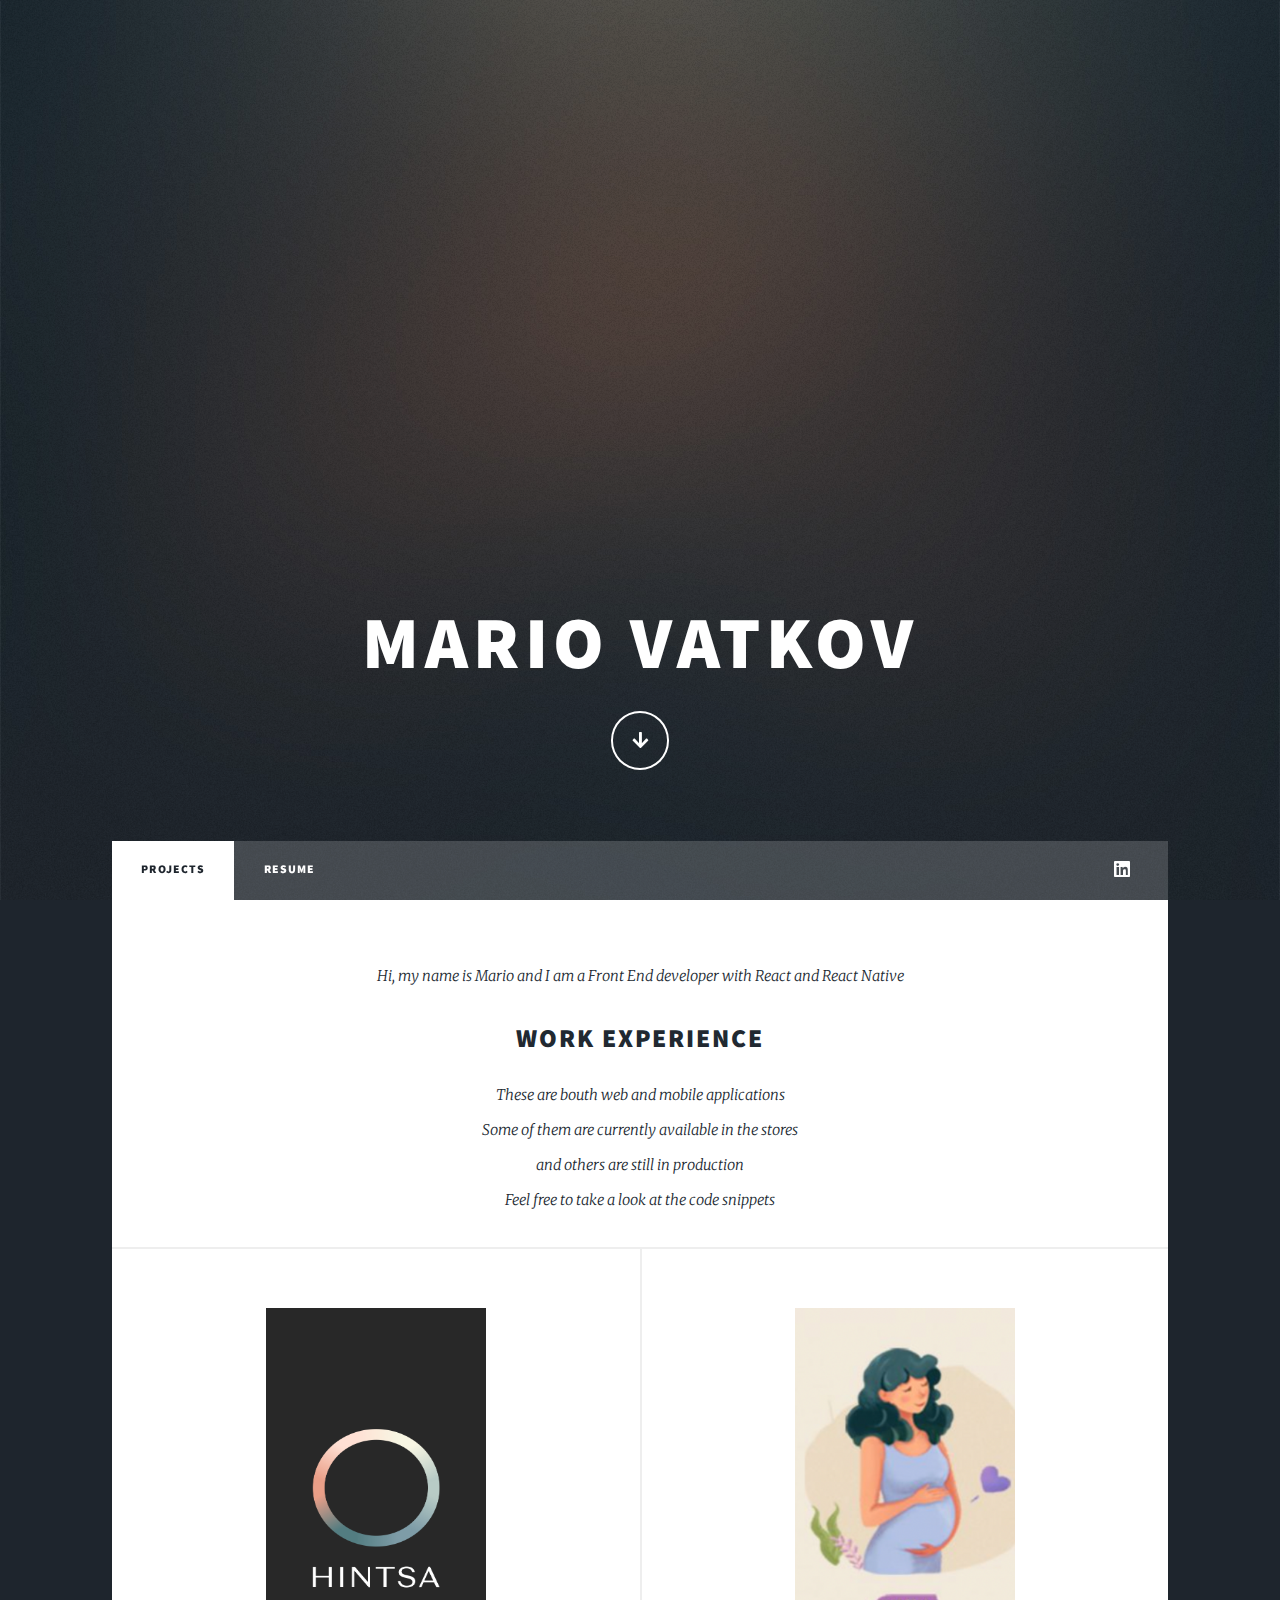
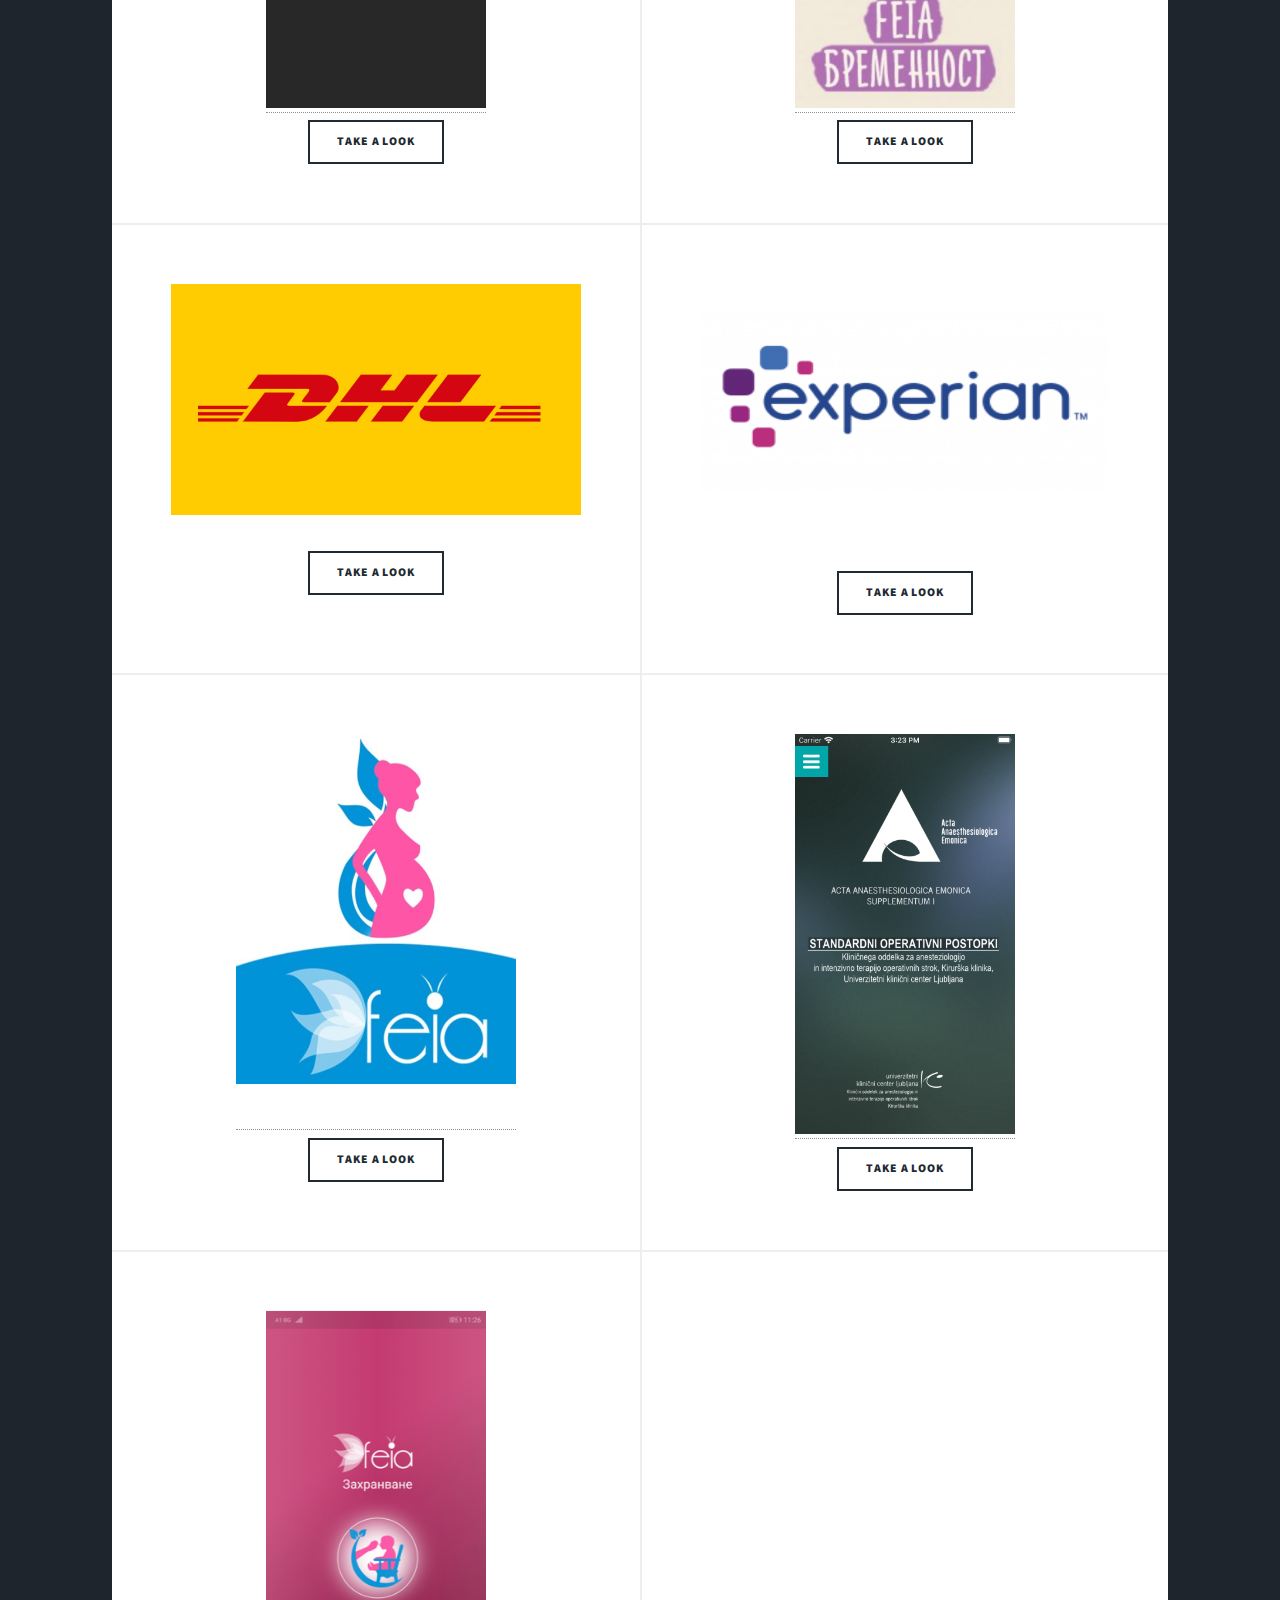
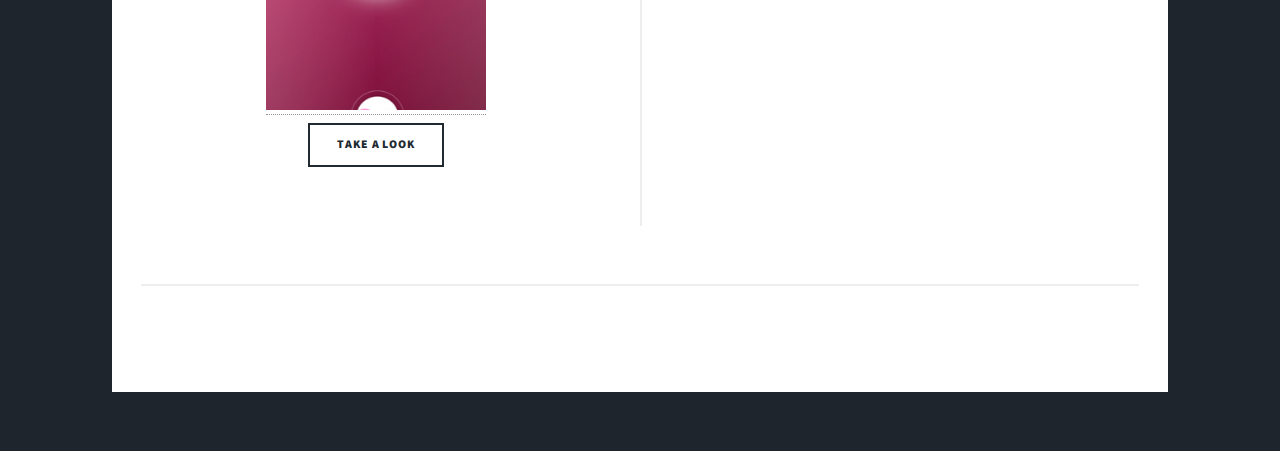
==== index.html @ df8632d8 "Add files via upload" ====
<!DOCTYPE html>
<!--
	Massively by HTML5 UP
	html5up.net | @ajlkn
	Free for personal and commercial use under the CCA 3.0 license (html5up.net/license)
-->
<html>
  <head>
    <title>Mario Vatkov's Portfolio</title>
    <meta charset="utf-8" />
    <meta
      name="viewport"
      content="width=device-width, initial-scale=1, user-scalable=no"
    />
    <link rel="stylesheet" href="assets/css/main.css" />
    <noscript
      ><link rel="stylesheet" href="assets/css/noscript.css"
    /></noscript>
  </head>
  <body class="is-preload">
    <!-- Wrapper -->
    <div id="wrapper" class="fade-in">
      <!-- Intro -->
      <div id="intro">
        <h1>Mario Vatkov<br /></h1>

        <ul class="actions">
          <li>
            <a
              href="#header"
              class="button icon solid solo fa-arrow-down scrolly"
              >Continue</a
            >
          </li>
        </ul>
      </div>

      <!-- Header -->
      <header id="header">
        <div class="logo">Portfolio</div>
      </header>

      <!-- Nav -->
      <nav id="nav">
        <ul class="links">
          <li class="active"><a href="index.html">Projects</a></li>
          <li class="inactive"><a href="Resume.html">Resume</a></li>
          <!-- <li><a href="generic.html">Generic Page</a></li> -->
          <!-- <li><a href="elements.html">Elements Reference</a></li> -->
        </ul>
        <ul class="icons">
          <li>
            <a
              href="https://www.linkedin.com/in/mariovt"
              class="icon brands fa-linkedin"
              target="_blank"
              ><span class="label">LinkedIn</span></a
            >
          </li>
        </ul>
      </nav>

      <!-- Main -->
      <div id="main">
        <header class="major">
            <p>
              Hi, my name is Mario and I am a Front End developer with React and
              React Native
            </p>
            <h2>
              <a>Work Experience</a>
            </h2>
            <p>
              These are bouth web and mobile applications<br />
              Some of them are currently available in the stores <br />
              and others are still in production<br />
              Feel free to take a look at the code snippets <br />
            </p>
          </header>

        <!-- Featured Post -->
        

        <!-- Posts -->
        <section class="posts">
          <article style="justify-content: center; align-items: center;">
            <a href="Hintsa.html" 
              ><img src="images/hintsa-splash.png" alt="" width="220" height="400"
            /></a>
            
            <ul class="actions special">
              <li><a href="Hintsa.html" class="button">Take a look</a></li>
            </ul>
          </article>

          <article>
            <a href="FeiaPregnancyTwo.html" 
              ><img  src="images/feia-logo-two.png" alt="" width="220" height="400"
            /></a>
            
            <ul class="actions special">
              <li>
                <a href="FeiaPregnancyTwo.html" class="button">Take a look</a>
              </li>
            </ul>
          </article>
            
          <article>
            <a href="DHL.html" class="image fit"
              ><img src="images/DHL-logo.png" alt=""
            /></a>
            
            <ul class="actions special">
              <li><a href="DHL.html" class="button">Take a look</a></li>
            </ul>
          </article>
          <article style="justify-content: center; align-items: center;">
            <a href="experian.html" class="image fit"
              ><img style="margin-bottom: 5%;" src="images/experian.png" alt="" width="280" height="230"
            /></a>
            
            <ul class="actions special">
              <li><a href="experian.html" class="button">Take a look</a></li>
            </ul>
          </article>
          <article style="justify-content: center; align-items: center;">
            <a href="FeiaPregnancy.html"
              ><img style="margin-bottom: 10%;" src="images/feia-logo.png" alt="" width="280" height="350"
            /></a>
            
            <ul class="actions special">
              <li>
                <a href="FeiaPregnancy.html" class="button">Take a look</a>
              </li>
            </ul>
          </article>
          <article style="justify-content: center; align-items: center;">
            <a href="anesthesia.html" 
              ><img src="images/anesthesia-start-screen.png" alt="" width="220" height="400"
            /></a>
            
            <ul class="actions special">
              <li><a href="anesthesia.html" class="button">Take a look</a></li>
            </ul>
          </article>
          <article>
            <a href="weaning.html" 
              ><img src="images/feia-weaning.png" alt="" width="220" height="400"
            /></a>
            
            <ul class="actions special">
              <li><a href="weaning.html" class="button">Take a look</a></li>
            </ul>
          </article>

          <!-- Ghost article (to make them 8 in total and prevent breaking the styles) -->
          <article></article>
          
        </section>

      <!-- Copyright -->
      <div id="copyright">
        <ul>
          <li>&copy; Mario Vatkov</li>
          <li>Design: <a href="https://html5up.net">HTML5 UP template</a></li>
        </ul>
      </div>
    </div>

    <!-- Scripts -->
    <script src="assets/js/jquery.min.js"></script>
    <script src="assets/js/jquery.scrollex.min.js"></script>
    <script src="assets/js/jquery.scrolly.min.js"></script>
    <script src="assets/js/browser.min.js"></script>
    <script src="assets/js/breakpoints.min.js"></script>
    <script src="assets/js/util.js"></script>
    <script src="assets/js/main.js"></script>
  </body>
</html>
---- assets/css/main.css ----
@import url(fontawesome-all.min.css);
@import url("https://fonts.googleapis.com/css?family=Merriweather:300,700,300italic,700italic|Source+Sans+Pro:900");

/*
	Massively by HTML5 UP
	html5up.net | @ajlkn
	Free for personal and commercial use under the CCA 3.0 license (html5up.net/license)
*/

html, body, div, span, applet, object,
iframe, h1, h2, h3, h4, h5, h6, p, blockquote,
pre, a, abbr, acronym, address, big, cite,
code, del, dfn, em, img, ins, kbd, q, s, samp,
small, strike, strong, sub, sup, tt, var, b,
u, i, center, dl, dt, dd, ol, ul, li, fieldset,
form, label, legend, table, caption, tbody,
tfoot, thead, tr, th, td, article, aside,
canvas, details, embed, figure, figcaption,
footer, header, hgroup, menu, nav, output, ruby,
section, summary, time, mark, audio, video {
	margin: 0;
	padding: 0;
	border: 0;
	font-size: 100%;
	font: inherit;
	vertical-align: baseline;}

article, aside, details, figcaption, figure,
footer, header, hgroup, menu, nav, section {
	display: block;}

body {
	line-height: 1;
}

ol, ul {
	list-style: none;
}

blockquote, q {
	quotes: none;
}

	blockquote:before, blockquote:after, q:before, q:after {
		content: '';
		content: none;
	}

table {
	border-collapse: collapse;
	border-spacing: 0;
}

body {
	-webkit-text-size-adjust: none;
}

mark {
	background-color: transparent;
	color: inherit;
}

input::-moz-focus-inner {
	border: 0;
	padding: 0;
}

input, select, textarea {
	-moz-appearance: none;
	-webkit-appearance: none;
	-ms-appearance: none;
	appearance: none;
}

/* Basic */

	@-ms-viewport {
		width: device-width;
	}

	body {
		-ms-overflow-style: scrollbar;
	}

	@media screen and (max-width: 480px) {

		html, body {
			min-width: 320px;
		}

	}

	html {
		box-sizing: border-box;
	}

	*, *:before, *:after {
		box-sizing: inherit;
	}

	body {
		background-color: #1e252d;
	}

		body.is-preload *, body.is-preload *:before, body.is-preload *:after {
			-moz-animation: none !important;
			-webkit-animation: none !important;
			-ms-animation: none !important;
			animation: none !important;
			-moz-transition: none !important;
			-webkit-transition: none !important;
			-ms-transition: none !important;
			transition: none !important;
		}

/* Type */

	html {
		font-size: 16pt;
	}

		@media screen and (max-width: 1680px) {

			html {
				font-size: 12pt;
			}

		}

		@media screen and (max-width: 1280px) {

			html {
				font-size: 11pt;
			}

		}

		@media screen and (max-width: 360px) {

			html {
				font-size: 10pt;
			}

		}

	body {
		color: #212931;
	}

	body, input, select, textarea {
		font-family: "Merriweather", Georgia, serif;
		font-weight: 300;
		font-size: 1rem;
		line-height: 2.375;
	}

	a {
		-moz-transition: color 0.2s ease-in-out, background-color 0.2s ease-in-out, border-color 0.2s ease-in-out, box-shadow 0.2s ease-in-out;
		-webkit-transition: color 0.2s ease-in-out, background-color 0.2s ease-in-out, border-color 0.2s ease-in-out, box-shadow 0.2s ease-in-out;
		-ms-transition: color 0.2s ease-in-out, background-color 0.2s ease-in-out, border-color 0.2s ease-in-out, box-shadow 0.2s ease-in-out;
		transition: color 0.2s ease-in-out, background-color 0.2s ease-in-out, border-color 0.2s ease-in-out, box-shadow 0.2s ease-in-out;
		border-bottom: dotted 1px;
		text-decoration: none;
	}

		a:hover {
			border-bottom-color: transparent;
		}

	strong, b {
		font-weight: 600;
	}

	em, i {
		font-style: italic;
	}

	p {
		text-align: justify;
		margin: 0 0 2rem 0;
	}

	h1, h2, h3, h4, h5, h6 {
		font-family: "Source Sans Pro", Helvetica, sans-serif;
		font-weight: 900;
		line-height: 1.5;
		letter-spacing: 0.075em;
		text-transform: uppercase;
		margin: 0 0 1rem 0;
	}

		h1 a, h2 a, h3 a, h4 a, h5 a, h6 a {
			border-bottom: 0;
			color: inherit;
			text-decoration: none;
		}

	h1 {
		font-size: 4rem;
		line-height: 1.1;
		margin: 0 0 2rem 0;
	}

	h2 {
		font-size: 1.75rem;
		line-height: 1.3;
		margin: 0 0 1.5rem 0;
	}

	h3 {
		font-size: 1.25rem;
		margin: 0 0 1.5rem 0;
	}

	h4 {
		font-size: 1rem;
	}

	h5 {
		font-size: 0.9rem;
	}

	h6 {
		font-size: 0.8rem;
	}

	sub {
		font-size: 0.8rem;
		position: relative;
		top: 0.5rem;
	}

	sup {
		font-size: 0.8rem;
		position: relative;
		top: -0.5rem;
	}

	blockquote {
		border-left: solid 4px;
		font-style: italic;
		margin: 0 0 2rem 0;
		padding: 0.5rem 0 0.5rem 2rem;
	}

	code {
		border: solid 2px;
		font-family: "Courier New", monospace;
		font-size: 0.9rem;
		margin: 0 0.25rem;
		padding: 0.25rem 0.65rem;
	}

	pre {
		-webkit-overflow-scrolling: touch;
		font-family: "Courier New", monospace;
		font-size: 0.9rem;
		margin: 0 0 2rem 0;
	}

		pre code {
			display: block;
			line-height: 1.75;
			padding: 1rem 1.5rem;
			overflow-x: auto;
		}

	hr {
		border: 0;
		border-bottom: solid 2px;
		margin: 3rem 0;
	}

		hr.major {
			margin: 5rem 0;
		}

	.align-left {
		text-align: left;
	}

	.align-center {
		text-align: center;
	}

	.align-right {
		text-align: right;
	}

	input, select, textarea {
		color: #212931;
	}

	a {
		color: #212931;
		border-bottom-color: rgba(33, 41, 49, 0.5);
	}

		a:hover {
			border-bottom-color: transparent;
			color: #18bfef !important;
		}

	strong, b {
		color: #212931;
	}

	h1, h2, h3, h4, h5, h6 {
		color: #212931;
	}

	blockquote {
		border-left-color: #eeeeee;
	}

	code {
		background: rgba(220, 220, 220, 0.25);
		border-color: #eeeeee;
	}

	hr {
		border-bottom-color: #eeeeee;
	}

/* Row */

	.row {
		display: flex;
		flex-wrap: wrap;
		box-sizing: border-box;
		align-items: stretch;
	}

		.row > * {
			box-sizing: border-box;
		}

		.row.gtr-uniform > * > :last-child {
			margin-bottom: 0;
		}

		.row.aln-left {
			justify-content: flex-start;
		}

		.row.aln-center {
			justify-content: center;
		}

		.row.aln-right {
			justify-content: flex-end;
		}

		.row.aln-top {
			align-items: flex-start;
		}

		.row.aln-middle {
			align-items: center;
		}

		.row.aln-bottom {
			align-items: flex-end;
		}

		.row > .imp {
			order: -1;
		}

		.row > .col-1 {
			width: 8.33333%;
		}

		.row > .off-1 {
			margin-left: 8.33333%;
		}

		.row > .col-2 {
			width: 16.66667%;
		}

		.row > .off-2 {
			margin-left: 16.66667%;
		}

		.row > .col-3 {
			width: 25%;
		}

		.row > .off-3 {
			margin-left: 25%;
		}

		.row > .col-4 {
			width: 33.33333%;
		}

		.row > .off-4 {
			margin-left: 33.33333%;
		}

		.row > .col-5 {
			width: 41.66667%;
		}

		.row > .off-5 {
			margin-left: 41.66667%;
		}

		.row > .col-6 {
			width: 50%;
		}

		.row > .off-6 {
			margin-left: 50%;
		}

		.row > .col-7 {
			width: 58.33333%;
		}

		.row > .off-7 {
			margin-left: 58.33333%;
		}

		.row > .col-8 {
			width: 66.66667%;
		}

		.row > .off-8 {
			margin-left: 66.66667%;
		}

		.row > .col-9 {
			width: 75%;
		}

		.row > .off-9 {
			margin-left: 75%;
		}

		.row > .col-10 {
			width: 83.33333%;
		}

		.row > .off-10 {
			margin-left: 83.33333%;
		}

		.row > .col-11 {
			width: 91.66667%;
		}

		.row > .off-11 {
			margin-left: 91.66667%;
		}

		.row > .col-12 {
			width: 100%;
		}

		.row > .off-12 {
			margin-left: 100%;
		}

		.row.gtr-0 {
			margin-top: 0;
			margin-left: 0rem;
		}

			.row.gtr-0 > * {
				padding: 0 0 0 0rem;
			}

			.row.gtr-0.gtr-uniform {
				margin-top: 0rem;
			}

				.row.gtr-0.gtr-uniform > * {
					padding-top: 0rem;
				}

		.row.gtr-25 {
			margin-top: 0;
			margin-left: -0.375rem;
		}

			.row.gtr-25 > * {
				padding: 0 0 0 0.375rem;
			}

			.row.gtr-25.gtr-uniform {
				margin-top: -0.375rem;
			}

				.row.gtr-25.gtr-uniform > * {
					padding-top: 0.375rem;
				}

		.row.gtr-50 {
			margin-top: 0;
			margin-left: -0.75rem;
		}

			.row.gtr-50 > * {
				padding: 0 0 0 0.75rem;
			}

			.row.gtr-50.gtr-uniform {
				margin-top: -0.75rem;
			}

				.row.gtr-50.gtr-uniform > * {
					padding-top: 0.75rem;
				}

		.row {
			margin-top: 0;
			margin-left: -1.5rem;
		}

			.row > * {
				padding: 0 0 0 1.5rem;
			}

			.row.gtr-uniform {
				margin-top: -1.5rem;
			}

				.row.gtr-uniform > * {
					padding-top: 1.5rem;
				}

		.row.gtr-150 {
			margin-top: 0;
			margin-left: -2.25rem;
		}

			.row.gtr-150 > * {
				padding: 0 0 0 2.25rem;
			}

			.row.gtr-150.gtr-uniform {
				margin-top: -2.25rem;
			}

				.row.gtr-150.gtr-uniform > * {
					padding-top: 2.25rem;
				}

		.row.gtr-200 {
			margin-top: 0;
			margin-left: -3rem;
		}

			.row.gtr-200 > * {
				padding: 0 0 0 3rem;
			}

			.row.gtr-200.gtr-uniform {
				margin-top: -3rem;
			}

				.row.gtr-200.gtr-uniform > * {
					padding-top: 3rem;
				}

		@media screen and (max-width: 1680px) {

			.row {
				display: flex;
				flex-wrap: wrap;
				box-sizing: border-box;
				align-items: stretch;
			}

				.row > * {
					box-sizing: border-box;
				}

				.row.gtr-uniform > * > :last-child {
					margin-bottom: 0;
				}

				.row.aln-left {
					justify-content: flex-start;
				}

				.row.aln-center {
					justify-content: center;
				}

				.row.aln-right {
					justify-content: flex-end;
				}

				.row.aln-top {
					align-items: flex-start;
				}

				.row.aln-middle {
					align-items: center;
				}

				.row.aln-bottom {
					align-items: flex-end;
				}

				.row > .imp-xlarge {
					order: -1;
				}

				.row > .col-1-xlarge {
					width: 8.33333%;
				}

				.row > .off-1-xlarge {
					margin-left: 8.33333%;
				}

				.row > .col-2-xlarge {
					width: 16.66667%;
				}

				.row > .off-2-xlarge {
					margin-left: 16.66667%;
				}

				.row > .col-3-xlarge {
					width: 25%;
				}

				.row > .off-3-xlarge {
					margin-left: 25%;
				}

				.row > .col-4-xlarge {
					width: 33.33333%;
				}

				.row > .off-4-xlarge {
					margin-left: 33.33333%;
				}

				.row > .col-5-xlarge {
					width: 41.66667%;
				}

				.row > .off-5-xlarge {
					margin-left: 41.66667%;
				}

				.row > .col-6-xlarge {
					width: 50%;
				}

				.row > .off-6-xlarge {
					margin-left: 50%;
				}

				.row > .col-7-xlarge {
					width: 58.33333%;
				}

				.row > .off-7-xlarge {
					margin-left: 58.33333%;
				}

				.row > .col-8-xlarge {
					width: 66.66667%;
				}

				.row > .off-8-xlarge {
					margin-left: 66.66667%;
				}

				.row > .col-9-xlarge {
					width: 75%;
				}

				.row > .off-9-xlarge {
					margin-left: 75%;
				}

				.row > .col-10-xlarge {
					width: 83.33333%;
				}

				.row > .off-10-xlarge {
					margin-left: 83.33333%;
				}

				.row > .col-11-xlarge {
					width: 91.66667%;
				}

				.row > .off-11-xlarge {
					margin-left: 91.66667%;
				}

				.row > .col-12-xlarge {
					width: 100%;
				}

				.row > .off-12-xlarge {
					margin-left: 100%;
				}

				.row.gtr-0 {
					margin-top: 0;
					margin-left: 0rem;
				}

					.row.gtr-0 > * {
						padding: 0 0 0 0rem;
					}

					.row.gtr-0.gtr-uniform {
						margin-top: 0rem;
					}

						.row.gtr-0.gtr-uniform > * {
							padding-top: 0rem;
						}

				.row.gtr-25 {
					margin-top: 0;
					margin-left: -0.375rem;
				}

					.row.gtr-25 > * {
						padding: 0 0 0 0.375rem;
					}

					.row.gtr-25.gtr-uniform {
						margin-top: -0.375rem;
					}

						.row.gtr-25.gtr-uniform > * {
							padding-top: 0.375rem;
						}

				.row.gtr-50 {
					margin-top: 0;
					margin-left: -0.75rem;
				}

					.row.gtr-50 > * {
						padding: 0 0 0 0.75rem;
					}

					.row.gtr-50.gtr-uniform {
						margin-top: -0.75rem;
					}

						.row.gtr-50.gtr-uniform > * {
							padding-top: 0.75rem;
						}

				.row {
					margin-top: 0;
					margin-left: -1.5rem;
				}

					.row > * {
						padding: 0 0 0 1.5rem;
					}

					.row.gtr-uniform {
						margin-top: -1.5rem;
					}

						.row.gtr-uniform > * {
							padding-top: 1.5rem;
						}

				.row.gtr-150 {
					margin-top: 0;
					margin-left: -2.25rem;
				}

					.row.gtr-150 > * {
						padding: 0 0 0 2.25rem;
					}

					.row.gtr-150.gtr-uniform {
						margin-top: -2.25rem;
					}

						.row.gtr-150.gtr-uniform > * {
							padding-top: 2.25rem;
						}

				.row.gtr-200 {
					margin-top: 0;
					margin-left: -3rem;
				}

					.row.gtr-200 > * {
						padding: 0 0 0 3rem;
					}

					.row.gtr-200.gtr-uniform {
						margin-top: -3rem;
					}

						.row.gtr-200.gtr-uniform > * {
							padding-top: 3rem;
						}

		}

		@media screen and (max-width: 1280px) {

			.row {
				display: flex;
				flex-wrap: wrap;
				box-sizing: border-box;
				align-items: stretch;
			}

				.row > * {
					box-sizing: border-box;
				}

				.row.gtr-uniform > * > :last-child {
					margin-bottom: 0;
				}

				.row.aln-left {
					justify-content: flex-start;
				}

				.row.aln-center {
					justify-content: center;
				}

				.row.aln-right {
					justify-content: flex-end;
				}

				.row.aln-top {
					align-items: flex-start;
				}

				.row.aln-middle {
					align-items: center;
				}

				.row.aln-bottom {
					align-items: flex-end;
				}

				.row > .imp-large {
					order: -1;
				}

				.row > .col-1-large {
					width: 8.33333%;
				}

				.row > .off-1-large {
					margin-left: 8.33333%;
				}

				.row > .col-2-large {
					width: 16.66667%;
				}

				.row > .off-2-large {
					margin-left: 16.66667%;
				}

				.row > .col-3-large {
					width: 25%;
				}

				.row > .off-3-large {
					margin-left: 25%;
				}

				.row > .col-4-large {
					width: 33.33333%;
				}

				.row > .off-4-large {
					margin-left: 33.33333%;
				}

				.row > .col-5-large {
					width: 41.66667%;
				}

				.row > .off-5-large {
					margin-left: 41.66667%;
				}

				.row > .col-6-large {
					width: 50%;
				}

				.row > .off-6-large {
					margin-left: 50%;
				}

				.row > .col-7-large {
					width: 58.33333%;
				}

				.row > .off-7-large {
					margin-left: 58.33333%;
				}

				.row > .col-8-large {
					width: 66.66667%;
				}

				.row > .off-8-large {
					margin-left: 66.66667%;
				}

				.row > .col-9-large {
					width: 75%;
				}

				.row > .off-9-large {
					margin-left: 75%;
				}

				.row > .col-10-large {
					width: 83.33333%;
				}

				.row > .off-10-large {
					margin-left: 83.33333%;
				}

				.row > .col-11-large {
					width: 91.66667%;
				}

				.row > .off-11-large {
					margin-left: 91.66667%;
				}

				.row > .col-12-large {
					width: 100%;
				}

				.row > .off-12-large {
					margin-left: 100%;
				}

				.row.gtr-0 {
					margin-top: 0;
					margin-left: 0rem;
				}

					.row.gtr-0 > * {
						padding: 0 0 0 0rem;
					}

					.row.gtr-0.gtr-uniform {
						margin-top: 0rem;
					}

						.row.gtr-0.gtr-uniform > * {
							padding-top: 0rem;
						}

				.row.gtr-25 {
					margin-top: 0;
					margin-left: -0.375rem;
				}

					.row.gtr-25 > * {
						padding: 0 0 0 0.375rem;
					}

					.row.gtr-25.gtr-uniform {
						margin-top: -0.375rem;
					}

						.row.gtr-25.gtr-uniform > * {
							padding-top: 0.375rem;
						}

				.row.gtr-50 {
					margin-top: 0;
					margin-left: -0.75rem;
				}

					.row.gtr-50 > * {
						padding: 0 0 0 0.75rem;
					}

					.row.gtr-50.gtr-uniform {
						margin-top: -0.75rem;
					}

						.row.gtr-50.gtr-uniform > * {
							padding-top: 0.75rem;
						}

				.row {
					margin-top: 0;
					margin-left: -1.5rem;
				}

					.row > * {
						padding: 0 0 0 1.5rem;
					}

					.row.gtr-uniform {
						margin-top: -1.5rem;
					}

						.row.gtr-uniform > * {
							padding-top: 1.5rem;
						}

				.row.gtr-150 {
					margin-top: 0;
					margin-left: -2.25rem;
				}

					.row.gtr-150 > * {
						padding: 0 0 0 2.25rem;
					}

					.row.gtr-150.gtr-uniform {
						margin-top: -2.25rem;
					}

						.row.gtr-150.gtr-uniform > * {
							padding-top: 2.25rem;
						}

				.row.gtr-200 {
					margin-top: 0;
					margin-left: -3rem;
				}

					.row.gtr-200 > * {
						padding: 0 0 0 3rem;
					}

					.row.gtr-200.gtr-uniform {
						margin-top: -3rem;
					}

						.row.gtr-200.gtr-uniform > * {
							padding-top: 3rem;
						}

		}

		@media screen and (max-width: 980px) {

			.row {
				display: flex;
				flex-wrap: wrap;
				box-sizing: border-box;
				align-items: stretch;
			}

				.row > * {
					box-sizing: border-box;
				}

				.row.gtr-uniform > * > :last-child {
					margin-bottom: 0;
				}

				.row.aln-left {
					justify-content: flex-start;
				}

				.row.aln-center {
					justify-content: center;
				}

				.row.aln-right {
					justify-content: flex-end;
				}

				.row.aln-top {
					align-items: flex-start;
				}

				.row.aln-middle {
					align-items: center;
				}

				.row.aln-bottom {
					align-items: flex-end;
				}

				.row > .imp-medium {
					order: -1;
				}

				.row > .col-1-medium {
					width: 8.33333%;
				}

				.row > .off-1-medium {
					margin-left: 8.33333%;
				}

				.row > .col-2-medium {
					width: 16.66667%;
				}

				.row > .off-2-medium {
					margin-left: 16.66667%;
				}

				.row > .col-3-medium {
					width: 25%;
				}

				.row > .off-3-medium {
					margin-left: 25%;
				}

				.row > .col-4-medium {
					width: 33.33333%;
				}

				.row > .off-4-medium {
					margin-left: 33.33333%;
				}

				.row > .col-5-medium {
					width: 41.66667%;
				}

				.row > .off-5-medium {
					margin-left: 41.66667%;
				}

				.row > .col-6-medium {
					width: 50%;
				}

				.row > .off-6-medium {
					margin-left: 50%;
				}

				.row > .col-7-medium {
					width: 58.33333%;
				}

				.row > .off-7-medium {
					margin-left: 58.33333%;
				}

				.row > .col-8-medium {
					width: 66.66667%;
				}

				.row > .off-8-medium {
					margin-left: 66.66667%;
				}

				.row > .col-9-medium {
					width: 75%;
				}

				.row > .off-9-medium {
					margin-left: 75%;
				}

				.row > .col-10-medium {
					width: 83.33333%;
				}

				.row > .off-10-medium {
					margin-left: 83.33333%;
				}

				.row > .col-11-medium {
					width: 91.66667%;
				}

				.row > .off-11-medium {
					margin-left: 91.66667%;
				}

				.row > .col-12-medium {
					width: 100%;
				}

				.row > .off-12-medium {
					margin-left: 100%;
				}

				.row.gtr-0 {
					margin-top: 0;
					margin-left: 0rem;
				}

					.row.gtr-0 > * {
						padding: 0 0 0 0rem;
					}

					.row.gtr-0.gtr-uniform {
						margin-top: 0rem;
					}

						.row.gtr-0.gtr-uniform > * {
							padding-top: 0rem;
						}

				.row.gtr-25 {
					margin-top: 0;
					margin-left: -0.375rem;
				}

					.row.gtr-25 > * {
						padding: 0 0 0 0.375rem;
					}

					.row.gtr-25.gtr-uniform {
						margin-top: -0.375rem;
					}

						.row.gtr-25.gtr-uniform > * {
							padding-top: 0.375rem;
						}

				.row.gtr-50 {
					margin-top: 0;
					margin-left: -0.75rem;
				}

					.row.gtr-50 > * {
						padding: 0 0 0 0.75rem;
					}

					.row.gtr-50.gtr-uniform {
						margin-top: -0.75rem;
					}

						.row.gtr-50.gtr-uniform > * {
							padding-top: 0.75rem;
						}

				.row {
					margin-top: 0;
					margin-left: -1.5rem;
				}

					.row > * {
						padding: 0 0 0 1.5rem;
					}

					.row.gtr-uniform {
						margin-top: -1.5rem;
					}

						.row.gtr-uniform > * {
							padding-top: 1.5rem;
						}

				.row.gtr-150 {
					margin-top: 0;
					margin-left: -2.25rem;
				}

					.row.gtr-150 > * {
						padding: 0 0 0 2.25rem;
					}

					.row.gtr-150.gtr-uniform {
						margin-top: -2.25rem;
					}

						.row.gtr-150.gtr-uniform > * {
							padding-top: 2.25rem;
						}

				.row.gtr-200 {
					margin-top: 0;
					margin-left: -3rem;
				}

					.row.gtr-200 > * {
						padding: 0 0 0 3rem;
					}

					.row.gtr-200.gtr-uniform {
						margin-top: -3rem;
					}

						.row.gtr-200.gtr-uniform > * {
							padding-top: 3rem;
						}

		}

		@media screen and (max-width: 736px) {

			.row {
				display: flex;
				flex-wrap: wrap;
				box-sizing: border-box;
				align-items: stretch;
			}

				.row > * {
					box-sizing: border-box;
				}

				.row.gtr-uniform > * > :last-child {
					margin-bottom: 0;
				}

				.row.aln-left {
					justify-content: flex-start;
				}

				.row.aln-center {
					justify-content: center;
				}

				.row.aln-right {
					justify-content: flex-end;
				}

				.row.aln-top {
					align-items: flex-start;
				}

				.row.aln-middle {
					align-items: center;
				}

				.row.aln-bottom {
					align-items: flex-end;
				}

				.row > .imp-small {
					order: -1;
				}

				.row > .col-1-small {
					width: 8.33333%;
				}

				.row > .off-1-small {
					margin-left: 8.33333%;
				}

				.row > .col-2-small {
					width: 16.66667%;
				}

				.row > .off-2-small {
					margin-left: 16.66667%;
				}

				.row > .col-3-small {
					width: 25%;
				}

				.row > .off-3-small {
					margin-left: 25%;
				}

				.row > .col-4-small {
					width: 33.33333%;
				}

				.row > .off-4-small {
					margin-left: 33.33333%;
				}

				.row > .col-5-small {
					width: 41.66667%;
				}

				.row > .off-5-small {
					margin-left: 41.66667%;
				}

				.row > .col-6-small {
					width: 50%;
				}

				.row > .off-6-small {
					margin-left: 50%;
				}

				.row > .col-7-small {
					width: 58.33333%;
				}

				.row > .off-7-small {
					margin-left: 58.33333%;
				}

				.row > .col-8-small {
					width: 66.66667%;
				}

				.row > .off-8-small {
					margin-left: 66.66667%;
				}

				.row > .col-9-small {
					width: 75%;
				}

				.row > .off-9-small {
					margin-left: 75%;
				}

				.row > .col-10-small {
					width: 83.33333%;
				}

				.row > .off-10-small {
					margin-left: 83.33333%;
				}

				.row > .col-11-small {
					width: 91.66667%;
				}

				.row > .off-11-small {
					margin-left: 91.66667%;
				}

				.row > .col-12-small {
					width: 100%;
				}

				.row > .off-12-small {
					margin-left: 100%;
				}

				.row.gtr-0 {
					margin-top: 0;
					margin-left: 0rem;
				}

					.row.gtr-0 > * {
						padding: 0 0 0 0rem;
					}

					.row.gtr-0.gtr-uniform {
						margin-top: 0rem;
					}

						.row.gtr-0.gtr-uniform > * {
							padding-top: 0rem;
						}

				.row.gtr-25 {
					margin-top: 0;
					margin-left: -0.375rem;
				}

					.row.gtr-25 > * {
						padding: 0 0 0 0.375rem;
					}

					.row.gtr-25.gtr-uniform {
						margin-top: -0.375rem;
					}

						.row.gtr-25.gtr-uniform > * {
							padding-top: 0.375rem;
						}

				.row.gtr-50 {
					margin-top: 0;
					margin-left: -0.75rem;
				}

					.row.gtr-50 > * {
						padding: 0 0 0 0.75rem;
					}

					.row.gtr-50.gtr-uniform {
						margin-top: -0.75rem;
					}

						.row.gtr-50.gtr-uniform > * {
							padding-top: 0.75rem;
						}

				.row {
					margin-top: 0;
					margin-left: -1.5rem;
				}

					.row > * {
						padding: 0 0 0 1.5rem;
					}

					.row.gtr-uniform {
						margin-top: -1.5rem;
					}

						.row.gtr-uniform > * {
							padding-top: 1.5rem;
						}

				.row.gtr-150 {
					margin-top: 0;
					margin-left: -2.25rem;
				}

					.row.gtr-150 > * {
						padding: 0 0 0 2.25rem;
					}

					.row.gtr-150.gtr-uniform {
						margin-top: -2.25rem;
					}

						.row.gtr-150.gtr-uniform > * {
							padding-top: 2.25rem;
						}

				.row.gtr-200 {
					margin-top: 0;
					margin-left: -3rem;
				}

					.row.gtr-200 > * {
						padding: 0 0 0 3rem;
					}

					.row.gtr-200.gtr-uniform {
						margin-top: -3rem;
					}

						.row.gtr-200.gtr-uniform > * {
							padding-top: 3rem;
						}

		}

		@media screen and (max-width: 480px) {

			.row {
				display: flex;
				flex-wrap: wrap;
				box-sizing: border-box;
				align-items: stretch;
			}

				.row > * {
					box-sizing: border-box;
				}

				.row.gtr-uniform > * > :last-child {
					margin-bottom: 0;
				}

				.row.aln-left {
					justify-content: flex-start;
				}

				.row.aln-center {
					justify-content: center;
				}

				.row.aln-right {
					justify-content: flex-end;
				}

				.row.aln-top {
					align-items: flex-start;
				}

				.row.aln-middle {
					align-items: center;
				}

				.row.aln-bottom {
					align-items: flex-end;
				}

				.row > .imp-xsmall {
					order: -1;
				}

				.row > .col-1-xsmall {
					width: 8.33333%;
				}

				.row > .off-1-xsmall {
					margin-left: 8.33333%;
				}

				.row > .col-2-xsmall {
					width: 16.66667%;
				}

				.row > .off-2-xsmall {
					margin-left: 16.66667%;
				}

				.row > .col-3-xsmall {
					width: 25%;
				}

				.row > .off-3-xsmall {
					margin-left: 25%;
				}

				.row > .col-4-xsmall {
					width: 33.33333%;
				}

				.row > .off-4-xsmall {
					margin-left: 33.33333%;
				}

				.row > .col-5-xsmall {
					width: 41.66667%;
				}

				.row > .off-5-xsmall {
					margin-left: 41.66667%;
				}

				.row > .col-6-xsmall {
					width: 50%;
				}

				.row > .off-6-xsmall {
					margin-left: 50%;
				}

				.row > .col-7-xsmall {
					width: 58.33333%;
				}

				.row > .off-7-xsmall {
					margin-left: 58.33333%;
				}

				.row > .col-8-xsmall {
					width: 66.66667%;
				}

				.row > .off-8-xsmall {
					margin-left: 66.66667%;
				}

				.row > .col-9-xsmall {
					width: 75%;
				}

				.row > .off-9-xsmall {
					margin-left: 75%;
				}

				.row > .col-10-xsmall {
					width: 83.33333%;
				}

				.row > .off-10-xsmall {
					margin-left: 83.33333%;
				}

				.row > .col-11-xsmall {
					width: 91.66667%;
				}

				.row > .off-11-xsmall {
					margin-left: 91.66667%;
				}

				.row > .col-12-xsmall {
					width: 100%;
				}

				.row > .off-12-xsmall {
					margin-left: 100%;
				}

				.row.gtr-0 {
					margin-top: 0;
					margin-left: 0rem;
				}

					.row.gtr-0 > * {
						padding: 0 0 0 0rem;
					}

					.row.gtr-0.gtr-uniform {
						margin-top: 0rem;
					}

						.row.gtr-0.gtr-uniform > * {
							padding-top: 0rem;
						}

				.row.gtr-25 {
					margin-top: 0;
					margin-left: -0.375rem;
				}

					.row.gtr-25 > * {
						padding: 0 0 0 0.375rem;
					}

					.row.gtr-25.gtr-uniform {
						margin-top: -0.375rem;
					}

						.row.gtr-25.gtr-uniform > * {
							padding-top: 0.375rem;
						}

				.row.gtr-50 {
					margin-top: 0;
					margin-left: -0.75rem;
				}

					.row.gtr-50 > * {
						padding: 0 0 0 0.75rem;
					}

					.row.gtr-50.gtr-uniform {
						margin-top: -0.75rem;
					}

						.row.gtr-50.gtr-uniform > * {
							padding-top: 0.75rem;
						}

				.row {
					margin-top: 0;
					margin-left: -1.5rem;
				}

					.row > * {
						padding: 0 0 0 1.5rem;
					}

					.row.gtr-uniform {
						margin-top: -1.5rem;
					}

						.row.gtr-uniform > * {
							padding-top: 1.5rem;
						}

				.row.gtr-150 {
					margin-top: 0;
					margin-left: -2.25rem;
				}

					.row.gtr-150 > * {
						padding: 0 0 0 2.25rem;
					}

					.row.gtr-150.gtr-uniform {
						margin-top: -2.25rem;
					}

						.row.gtr-150.gtr-uniform > * {
							padding-top: 2.25rem;
						}

				.row.gtr-200 {
					margin-top: 0;
					margin-left: -3rem;
				}

					.row.gtr-200 > * {
						padding: 0 0 0 3rem;
					}

					.row.gtr-200.gtr-uniform {
						margin-top: -3rem;
					}

						.row.gtr-200.gtr-uniform > * {
							padding-top: 3rem;
						}

		}

		@media screen and (max-width: 360px) {

			.row {
				display: flex;
				flex-wrap: wrap;
				box-sizing: border-box;
				align-items: stretch;
			}

				.row > * {
					box-sizing: border-box;
				}

				.row.gtr-uniform > * > :last-child {
					margin-bottom: 0;
				}

				.row.aln-left {
					justify-content: flex-start;
				}

				.row.aln-center {
					justify-content: center;
				}

				.row.aln-right {
					justify-content: flex-end;
				}

				.row.aln-top {
					align-items: flex-start;
				}

				.row.aln-middle {
					align-items: center;
				}

				.row.aln-bottom {
					align-items: flex-end;
				}

				.row > .imp-xxsmall {
					order: -1;
				}

				.row > .col-1-xxsmall {
					width: 8.33333%;
				}

				.row > .off-1-xxsmall {
					margin-left: 8.33333%;
				}

				.row > .col-2-xxsmall {
					width: 16.66667%;
				}

				.row > .off-2-xxsmall {
					margin-left: 16.66667%;
				}

				.row > .col-3-xxsmall {
					width: 25%;
				}

				.row > .off-3-xxsmall {
					margin-left: 25%;
				}

				.row > .col-4-xxsmall {
					width: 33.33333%;
				}

				.row > .off-4-xxsmall {
					margin-left: 33.33333%;
				}

				.row > .col-5-xxsmall {
					width: 41.66667%;
				}

				.row > .off-5-xxsmall {
					margin-left: 41.66667%;
				}

				.row > .col-6-xxsmall {
					width: 50%;
				}

				.row > .off-6-xxsmall {
					margin-left: 50%;
				}

				.row > .col-7-xxsmall {
					width: 58.33333%;
				}

				.row > .off-7-xxsmall {
					margin-left: 58.33333%;
				}

				.row > .col-8-xxsmall {
					width: 66.66667%;
				}

				.row > .off-8-xxsmall {
					margin-left: 66.66667%;
				}

				.row > .col-9-xxsmall {
					width: 75%;
				}

				.row > .off-9-xxsmall {
					margin-left: 75%;
				}

				.row > .col-10-xxsmall {
					width: 83.33333%;
				}

				.row > .off-10-xxsmall {
					margin-left: 83.33333%;
				}

				.row > .col-11-xxsmall {
					width: 91.66667%;
				}

				.row > .off-11-xxsmall {
					margin-left: 91.66667%;
				}

				.row > .col-12-xxsmall {
					width: 100%;
				}

				.row > .off-12-xxsmall {
					margin-left: 100%;
				}

				.row.gtr-0 {
					margin-top: 0;
					margin-left: 0rem;
				}

					.row.gtr-0 > * {
						padding: 0 0 0 0rem;
					}

					.row.gtr-0.gtr-uniform {
						margin-top: 0rem;
					}

						.row.gtr-0.gtr-uniform > * {
							padding-top: 0rem;
						}

				.row.gtr-25 {
					margin-top: 0;
					margin-left: -0.375rem;
				}

					.row.gtr-25 > * {
						padding: 0 0 0 0.375rem;
					}

					.row.gtr-25.gtr-uniform {
						margin-top: -0.375rem;
					}

						.row.gtr-25.gtr-uniform > * {
							padding-top: 0.375rem;
						}

				.row.gtr-50 {
					margin-top: 0;
					margin-left: -0.75rem;
				}

					.row.gtr-50 > * {
						padding: 0 0 0 0.75rem;
					}

					.row.gtr-50.gtr-uniform {
						margin-top: -0.75rem;
					}

						.row.gtr-50.gtr-uniform > * {
							padding-top: 0.75rem;
						}

				.row {
					margin-top: 0;
					margin-left: -1.5rem;
				}

					.row > * {
						padding: 0 0 0 1.5rem;
					}

					.row.gtr-uniform {
						margin-top: -1.5rem;
					}

						.row.gtr-uniform > * {
							padding-top: 1.5rem;
						}

				.row.gtr-150 {
					margin-top: 0;
					margin-left: -2.25rem;
				}

					.row.gtr-150 > * {
						padding: 0 0 0 2.25rem;
					}

					.row.gtr-150.gtr-uniform {
						margin-top: -2.25rem;
					}

						.row.gtr-150.gtr-uniform > * {
							padding-top: 2.25rem;
						}

				.row.gtr-200 {
					margin-top: 0;
					margin-left: -3rem;
				}

					.row.gtr-200 > * {
						padding: 0 0 0 3rem;
					}

					.row.gtr-200.gtr-uniform {
						margin-top: -3rem;
					}

						.row.gtr-200.gtr-uniform > * {
							padding-top: 3rem;
						}

		}

/* Box */

	.box {
		border: solid 2px;
		margin-bottom: 2rem;
		padding: 1.5rem;
	}

		.box > :last-child,
		.box > :last-child > :last-child,
		.box > :last-child > :last-child > :last-child {
			margin-bottom: 0;
		}

		.box.alt {
			border: 0;
			border-radius: 0;
			padding: 0;
		}

	.box {
		border-color: #eeeeee;
	}

/* Button */

	input[type="submit"],
	input[type="reset"],
	input[type="button"],
	button,
	.button {
		-moz-appearance: none;
		-webkit-appearance: none;
		-ms-appearance: none;
		appearance: none;
		-moz-transition: background-color 0.2s ease-in-out, box-shadow 0.2s ease-in-out, color 0.2s ease-in-out;
		-webkit-transition: background-color 0.2s ease-in-out, box-shadow 0.2s ease-in-out, color 0.2s ease-in-out;
		-ms-transition: background-color 0.2s ease-in-out, box-shadow 0.2s ease-in-out, color 0.2s ease-in-out;
		transition: background-color 0.2s ease-in-out, box-shadow 0.2s ease-in-out, color 0.2s ease-in-out;
		border: 0;
		border-radius: 0;
		cursor: pointer;
		display: inline-block;
		font-family: "Source Sans Pro", Helvetica, sans-serif;
		font-size: 0.8rem;
		font-weight: 900;
		letter-spacing: 0.075em;
		height: 3rem;
		line-height: 3rem;
		padding: 0 2rem;
		text-align: center;
		text-decoration: none;
		text-transform: uppercase;
		white-space: nowrap;
	}

		input[type="submit"].icon:before,
		input[type="reset"].icon:before,
		input[type="button"].icon:before,
		button.icon:before,
		.button.icon:before {
			margin-right: 0.5rem;
		}

		input[type="submit"].icon.solo,
		input[type="reset"].icon.solo,
		input[type="button"].icon.solo,
		button.icon.solo,
		.button.icon.solo {
			position: relative;
			width: 4rem;
			height: 4rem;
			line-height: 4rem;
			border-radius: 4rem;
			text-indent: 4rem;
			overflow: hidden;
			padding: 0;
			white-space: nowrap;
		}

			input[type="submit"].icon.solo:before,
			input[type="reset"].icon.solo:before,
			input[type="button"].icon.solo:before,
			button.icon.solo:before,
			.button.icon.solo:before {
				position: absolute;
				display: block;
				top: 0;
				left: 0;
				width: inherit;
				height: inherit;
				line-height: inherit;
				font-size: 1.25rem;
				margin-right: 0;
				text-align: center;
				text-indent: 0;
			}

		input[type="submit"].fit,
		input[type="reset"].fit,
		input[type="button"].fit,
		button.fit,
		.button.fit {
			width: 100%;
		}

		input[type="submit"].small,
		input[type="reset"].small,
		input[type="button"].small,
		button.small,
		.button.small {
			font-size: 0.7rem;
			height: 2.5rem;
			line-height: 2.5rem;
			padding: 0 1.5rem;
		}

		input[type="submit"].large,
		input[type="reset"].large,
		input[type="button"].large,
		button.large,
		.button.large {
			font-size: 0.9rem;
			height: 3.5rem;
			line-height: 3.5rem;
			padding: 0 2.75rem;
		}

		@media screen and (max-width: 980px) {

			input[type="submit"],
			input[type="reset"],
			input[type="button"],
			button,
			.button {
				font-size: 0.9rem;
				height: 3.25rem;
				line-height: 3.25rem;
			}

				input[type="submit"].large,
				input[type="reset"].large,
				input[type="button"].large,
				button.large,
				.button.large {
					font-size: 1rem;
					height: 3.75rem;
					line-height: 3.75rem;
				}

		}

		input[type="submit"].disabled, input[type="submit"]:disabled,
		input[type="reset"].disabled,
		input[type="reset"]:disabled,
		input[type="button"].disabled,
		input[type="button"]:disabled,
		button.disabled,
		button:disabled,
		.button.disabled,
		.button:disabled {
			pointer-events: none;
			opacity: 0.25;
		}

	input[type="submit"],
	input[type="reset"],
	input[type="button"],
	button,
	.button {
		background-color: transparent;
		box-shadow: inset 0 0 0 2px #212931;
		color: #212931 !important;
	}

		input[type="submit"]:hover,
		input[type="reset"]:hover,
		input[type="button"]:hover,
		button:hover,
		.button:hover {
			box-shadow: inset 0 0 0 2px #18bfef;
			color: #18bfef !important;
		}

		input[type="submit"].primary,
		input[type="reset"].primary,
		input[type="button"].primary,
		button.primary,
		.button.primary {
			background-color: #212931;
			box-shadow: none;
			color: #ffffff !important;
		}

			input[type="submit"].primary:hover,
			input[type="reset"].primary:hover,
			input[type="button"].primary:hover,
			button.primary:hover,
			.button.primary:hover {
				background-color: #18bfef;
			}

/* Form */

	form {
		margin: 0 0 2rem 0;
	}

		form > :last-child {
			margin-bottom: 0;
		}

		form > .fields {
			display: -moz-flex;
			display: -webkit-flex;
			display: -ms-flex;
			display: flex;
			-moz-flex-wrap: wrap;
			-webkit-flex-wrap: wrap;
			-ms-flex-wrap: wrap;
			flex-wrap: wrap;
			width: calc(100% + 3rem);
			margin: -1.5rem 0 2rem -1.5rem;
		}

			form > .fields > .field {
				-moz-flex-grow: 0;
				-webkit-flex-grow: 0;
				-ms-flex-grow: 0;
				flex-grow: 0;
				-moz-flex-shrink: 0;
				-webkit-flex-shrink: 0;
				-ms-flex-shrink: 0;
				flex-shrink: 0;
				padding: 1.5rem 0 0 1.5rem;
				width: calc(100% - 1.5rem);
			}

				form > .fields > .field.half {
					width: calc(50% - 0.75rem);
				}

				form > .fields > .field.third {
					width: calc(100%/3 - 0.5rem);
				}

				form > .fields > .field.quarter {
					width: calc(25% - 0.375rem);
				}

		@media screen and (max-width: 480px) {

			form > .fields {
				width: calc(100% + 3rem);
				margin: -1.5rem 0 2rem -1.5rem;
			}

				form > .fields > .field {
					padding: 1.5rem 0 0 1.5rem;
					width: calc(100% - 1.5rem);
				}

					form > .fields > .field.half {
						width: calc(100% - 1.5rem);
					}

					form > .fields > .field.third {
						width: calc(100% - 1.5rem);
					}

					form > .fields > .field.quarter {
						width: calc(100% - 1.5rem);
					}

		}

	label {
		display: block;
		font-family: "Source Sans Pro", Helvetica, sans-serif;
		font-weight: 900;
		line-height: 1.5;
		letter-spacing: 0.075em;
		font-size: 0.8rem;
		text-transform: uppercase;
		margin: 0 0 0.75rem 0;
	}

		@media screen and (max-width: 980px) {

			label {
				font-size: 0.9rem;
			}

		}

	input[type="text"],
	input[type="password"],
	input[type="email"],
	select,
	textarea {
		-moz-appearance: none;
		-webkit-appearance: none;
		-ms-appearance: none;
		appearance: none;
		background: transparent;
		border-radius: 0;
		border: solid 2px;
		color: inherit;
		display: block;
		outline: 0;
		padding: 0 1rem;
		text-decoration: none;
		width: 100%;
	}

		input[type="text"]:invalid,
		input[type="password"]:invalid,
		input[type="email"]:invalid,
		select:invalid,
		textarea:invalid {
			box-shadow: none;
		}

	select {
		background-size: 1.25rem;
		background-repeat: no-repeat;
		background-position: calc(100% - 1rem) center;
		height: 3rem;
		padding-right: 3rem;
		text-overflow: ellipsis;
	}

		select:focus::-ms-value {
			background-color: transparent;
		}

		select::-ms-expand {
			display: none;
		}

	input[type="text"],
	input[type="password"],
	input[type="email"],
	select {
		height: 3rem;
	}

	textarea {
		padding: 0.75rem 1rem;
	}

	input[type="checkbox"],
	input[type="radio"] {
		-moz-appearance: none;
		-webkit-appearance: none;
		-ms-appearance: none;
		appearance: none;
		display: block;
		float: left;
		margin-right: -2rem;
		opacity: 0;
		width: 1rem;
		z-index: -1;
	}

		input[type="checkbox"] + label,
		input[type="radio"] + label {
			text-decoration: none;
			cursor: pointer;
			display: inline-block;
			font-size: 1rem;
			letter-spacing: 0;
			font-family: "Merriweather", Georgia, serif;
			text-transform: none;
			font-weight: 300;
			padding-left: 2.8rem;
			padding-right: 1rem;
			position: relative;
		}

			input[type="checkbox"] + label:before,
			input[type="radio"] + label:before {
				-moz-osx-font-smoothing: grayscale;
				-webkit-font-smoothing: antialiased;
				display: inline-block;
				font-style: normal;
				font-variant: normal;
				text-rendering: auto;
				line-height: 1;
				text-transform: none !important;
				font-family: 'Font Awesome 5 Free';
				font-weight: 900;
			}

			input[type="checkbox"] + label:before,
			input[type="radio"] + label:before {
				border-radius: 0;
				border: solid 2px;
				content: '';
				display: inline-block;
				font-size: 0.8rem;
				height: 1.8rem;
				left: 0;
				line-height: 1.65rem;
				position: absolute;
				text-align: center;
				top: -0.125rem;
				width: 1.8rem;
			}

		input[type="checkbox"]:checked + label:before,
		input[type="radio"]:checked + label:before {
			content: '\f00c';
		}

	input[type="checkbox"] + label:before {
		border-radius: 0;
	}

	input[type="radio"] + label:before {
		border-radius: 100%;
	}

	::-webkit-input-placeholder {
		opacity: 1.0;
	}

	:-moz-placeholder {
		opacity: 1.0;
	}

	::-moz-placeholder {
		opacity: 1.0;
	}

	:-ms-input-placeholder {
		opacity: 1.0;
	}

	label {
		color: #212931;
	}

	input[type="text"],
	input[type="password"],
	input[type="email"],
	select,
	textarea {
		border-color: #eeeeee;
	}

		input[type="text"]:focus,
		input[type="password"]:focus,
		input[type="email"]:focus,
		select:focus,
		textarea:focus {
			border-color: #18bfef;
		}

	select {
		background-image: url("data:image/svg+xml;charset=utf8,%3Csvg xmlns='http://www.w3.org/2000/svg' width='40' height='40' preserveAspectRatio='none' viewBox='0 0 40 40'%3E%3Cpath d='M9.4,12.3l10.4,10.4l10.4-10.4c0.2-0.2,0.5-0.4,0.9-0.4c0.3,0,0.6,0.1,0.9,0.4l3.3,3.3c0.2,0.2,0.4,0.5,0.4,0.9 c0,0.4-0.1,0.6-0.4,0.9L20.7,31.9c-0.2,0.2-0.5,0.4-0.9,0.4c-0.3,0-0.6-0.1-0.9-0.4L4.3,17.3c-0.2-0.2-0.4-0.5-0.4-0.9 c0-0.4,0.1-0.6,0.4-0.9l3.3-3.3c0.2-0.2,0.5-0.4,0.9-0.4S9.1,12.1,9.4,12.3z' fill='%23eeeeee' /%3E%3C/svg%3E");
	}

		select option {
			background-color: #ffffff;
			color: #212931;
		}

	.select-wrapper:before {
		color: #eeeeee;
	}

	input[type="checkbox"] + label,
	input[type="radio"] + label {
		color: #212931;
	}

		input[type="checkbox"] + label:before,
		input[type="radio"] + label:before {
			border-color: #eeeeee;
		}

	input[type="checkbox"]:checked + label:before,
	input[type="radio"]:checked + label:before {
		background-color: #212931;
		border-color: #212931;
		color: #ffffff;
	}

	input[type="checkbox"]:focus + label:before,
	input[type="radio"]:focus + label:before {
		border-color: #18bfef;
	}

	::-webkit-input-placeholder {
		color: #909498 !important;
	}

	:-moz-placeholder {
		color: #909498 !important;
	}

	::-moz-placeholder {
		color: #909498 !important;
	}

	:-ms-input-placeholder {
		color: #909498 !important;
	}

	.formerize-placeholder {
		color: #909498 !important;
	}

/* Icon */

	.icon {
		text-decoration: none;
		border-bottom: none;
		position: relative;
	}

		.icon:before {
			-moz-osx-font-smoothing: grayscale;
			-webkit-font-smoothing: antialiased;
			display: inline-block;
			font-style: normal;
			font-variant: normal;
			text-rendering: auto;
			line-height: 1;
			text-transform: none !important;
			font-family: 'Font Awesome 5 Free';
			font-weight: 400;
		}

		.icon > .label {
			display: none;
		}

		.icon:before {
			line-height: inherit;
		}

		.icon.solid:before {
			font-weight: 900;
		}

		.icon.brands:before {
			font-family: 'Font Awesome 5 Brands';
		}

/* Image */

	.image {
		border: 0;
		display: inline-block;
		position: relative;
	}

		.image img {
			display: block;
		}

		.image.left, .image.right {
			max-width: 40%;
		}

			.image.left img, .image.right img {
				width: 100%;
			}

		.image.left {
			float: left;
			margin: 0 2rem 2rem 0;
			top: 0.75rem;
		}

		.image.right {
			float: right;
			margin: 0 0 2rem 2rem;
			top: 0.75rem;
		}

		.image.fit {
			display: block;
			margin: 2.5rem 0;
			width: 100%;
		}

			.image.fit:first-child {
				margin-top: 0;
			}

			.image.fit img {
				width: 100%;
			}

		.image.main {
			display: block;
			margin: 4rem 0;
			width: 100%;
		}

			.image.main:first-child {
				margin-top: 0;
			}

			.image.main img {
				width: 100%;
			}

		@media screen and (max-width: 736px) {

			.image.fit {
				margin: 2rem 0;
			}

			.image.main {
				margin: 2rem 0;
			}

		}

	a.image {
		overflow: hidden;
	}

		a.image img {
			-moz-transition: -moz-transform 0.2s ease-out;
			-webkit-transition: -webkit-transform 0.2s ease-out;
			-ms-transition: -ms-transform 0.2s ease-out;
			transition: transform 0.2s ease-out;
		}

		a.image:hover img {
			-moz-transform: scale(1.05);
			-webkit-transform: scale(1.05);
			-ms-transform: scale(1.05);
			transform: scale(1.05);
		}

/* Actions */

	ul.actions {
		display: -moz-flex;
		display: -webkit-flex;
		display: -ms-flex;
		display: flex;
		cursor: default;
		list-style: none;
		margin-left: -1rem;
		padding-left: 0;
	}

		ul.actions li {
			padding: 0 0 0 1rem;
			vertical-align: middle;
		}

		ul.actions.special {
			-moz-justify-content: center;
			-webkit-justify-content: center;
			-ms-justify-content: center;
			justify-content: center;
			width: 100%;
			margin-left: 0;
		}

			ul.actions.special li:first-child {
				padding-left: 0;
			}

		ul.actions.stacked {
			-moz-flex-direction: column;
			-webkit-flex-direction: column;
			-ms-flex-direction: column;
			flex-direction: column;
			margin-left: 0;
		}

			ul.actions.stacked li {
				padding: 1.3rem 0 0 0;
			}

				ul.actions.stacked li:first-child {
					padding-top: 0;
				}

		ul.actions.fit {
			width: calc(100% + 1rem);
		}

			ul.actions.fit li {
				-moz-flex-grow: 1;
				-webkit-flex-grow: 1;
				-ms-flex-grow: 1;
				flex-grow: 1;
				-moz-flex-shrink: 1;
				-webkit-flex-shrink: 1;
				-ms-flex-shrink: 1;
				flex-shrink: 1;
				width: 100%;
			}

				ul.actions.fit li > * {
					width: 100%;
				}

			ul.actions.fit.stacked {
				width: 100%;
			}

		@media screen and (max-width: 480px) {

			ul.actions:not(.fixed) {
				-moz-flex-direction: column;
				-webkit-flex-direction: column;
				-ms-flex-direction: column;
				flex-direction: column;
				margin-left: 0;
				width: 100% !important;
			}

				ul.actions:not(.fixed) li {
					-moz-flex-grow: 1;
					-webkit-flex-grow: 1;
					-ms-flex-grow: 1;
					flex-grow: 1;
					-moz-flex-shrink: 1;
					-webkit-flex-shrink: 1;
					-ms-flex-shrink: 1;
					flex-shrink: 1;
					padding: 1rem 0 0 0;
					text-align: center;
					width: 100%;
				}

					ul.actions:not(.fixed) li > * {
						width: 100%;
					}

					ul.actions:not(.fixed) li:first-child {
						padding-top: 0;
					}

					ul.actions:not(.fixed) li input[type="submit"],
					ul.actions:not(.fixed) li input[type="reset"],
					ul.actions:not(.fixed) li input[type="button"],
					ul.actions:not(.fixed) li button,
					ul.actions:not(.fixed) li .button {
						width: 100%;
					}

						ul.actions:not(.fixed) li input[type="submit"].icon:before,
						ul.actions:not(.fixed) li input[type="reset"].icon:before,
						ul.actions:not(.fixed) li input[type="button"].icon:before,
						ul.actions:not(.fixed) li button.icon:before,
						ul.actions:not(.fixed) li .button.icon:before {
							margin-left: -0.5rem;
						}

		}

/* Icons */

	ul.icons {
		cursor: default;
		list-style: none;
		padding-left: 0;
	}

		ul.icons li {
			display: inline-block;
			padding: 0 0.5rem 0 0;
			vertical-align: middle;
		}

			ul.icons li:last-child {
				padding-right: 0;
			}

			ul.icons li .icon:before {
				width: 2.25rem;
				height: 2.25rem;
				line-height: 2.25rem;
				display: inline-block;
				text-align: center;
				border-radius: 100%;
				font-size: 1.25rem;
			}

		ul.icons.alt li .icon:before {
			-moz-transition: color 0.2s ease-in-out, background-color 0.2s ease-in-out, border-color 0.2s ease-in-out, box-shadow 0.2s ease-in-out;
			-webkit-transition: color 0.2s ease-in-out, background-color 0.2s ease-in-out, border-color 0.2s ease-in-out, box-shadow 0.2s ease-in-out;
			-ms-transition: color 0.2s ease-in-out, background-color 0.2s ease-in-out, border-color 0.2s ease-in-out, box-shadow 0.2s ease-in-out;
			transition: color 0.2s ease-in-out, background-color 0.2s ease-in-out, border-color 0.2s ease-in-out, box-shadow 0.2s ease-in-out;
			font-size: 1rem;
		}

/* List */

	ol {
		list-style: decimal;
		margin: 0 0 2rem 0;
		padding-left: 1.25rem;
	}

		ol li {
			padding-left: 0.25rem;
		}

	ul {
		list-style: disc;
		margin: 0 0 2rem 0;
		padding-left: 1rem;
	}

		ul li {
			padding-left: 0.5rem;
		}

		ul.divided {
			list-style: none;
			padding-left: 0;
		}

			ul.divided li {
				border-top: solid 1px;
				padding: 0.5rem 0;
			}

				ul.divided li:first-child {
					border-top: 0;
					padding-top: 0;
				}

	dl {
		margin: 0 0 2rem 0;
	}

		dl dt {
			display: block;
			font-weight: 600;
			margin: 0 0 1rem 0;
		}

		dl dd {
			margin-left: 2rem;
		}

	ul.divided li {
		border-top-color: #eeeeee;
	}

	ul.icons li a.icon:hover:before {
		color: #18bfef;
	}

	ul.icons.alt li .icon:before {
		box-shadow: inset 0 0 0 2px #eeeeee;
	}

	ul.icons.alt li a.icon:hover:before {
		box-shadow: inset 0 0 0 2px #18bfef;
	}

/* Section/Article */

	section.special, article.special {
		text-align: center;
	}

	header {
		cursor: default;
	}

		header > .date {
			display: block;
			font-size: 0.8rem;
			height: 1;
			margin: 0 0 1rem 0;
			position: relative;
		}

		header > p {
			font-style: italic;
		}

		header > h1 + p {
			font-size: 1.1rem;
			margin-top: -0.5rem;
			line-height: 2;
		}

		header > h2 + p {
			font-size: 1rem;
			margin-top: -0.75rem;
		}

		header > h3 + p {
			font-size: 0.9rem;
			margin-top: -0.75rem;
		}

		header > h4 + p {
			font-size: 0.8rem;
			margin-top: -0.75rem;
		}

		header.major {
			margin: 0 0 4rem 0;
			text-align: center;
		}

			header.major > :last-child {
				margin-bottom: 0;
			}

			header.major > p {
				margin-top: 0;
				text-align: center;
			}

			header.major > .date {
				font-size: 1rem;
				margin: 0 0 4rem 0;
			}

				header.major > .date:before, header.major > .date:after {
					content: '';
					display: block;
					position: absolute;
					top: 50%;
					width: calc(50% - 6rem);
					border-top: solid 2px;
				}

				header.major > .date:before {
					left: 0;
				}

				header.major > .date:after {
					right: 0;
				}

		@media screen and (max-width: 980px) {

			header br {
				display: none;
			}

		}

		@media screen and (max-width: 736px) {

			header.major {
				margin: 0 0 2rem 0;
			}

		}

	header.major .date:before, header.major .date:after {
		border-top-color: #eeeeee;
	}

/* Table */

	.table-wrapper {
		-webkit-overflow-scrolling: touch;
		overflow-x: auto;
	}

	table {
		margin: 0 0 2rem 0;
		width: 100%;
	}

		table tbody tr {
			border: solid 1px;
			border-left: 0;
			border-right: 0;
		}

		table td {
			padding: 0.75rem 0.75rem;
		}

		table th {
			font-family: "Source Sans Pro", Helvetica, sans-serif;
			font-size: 0.8rem;
			font-weight: 900;
			letter-spacing: 0.075em;
			line-height: 1.5;
			padding: 0 0.75rem 0.75rem 0.75rem;
			text-align: left;
			text-transform: uppercase;
		}

			@media screen and (max-width: 980px) {

				table th {
					font-size: 0.9rem;
				}

			}

		table thead {
			border-bottom: solid 2px;
		}

		table tfoot {
			border-top: solid 2px;
		}

		table.alt {
			border-collapse: separate;
		}

			table.alt tbody tr td {
				border: solid 1px;
				border-left-width: 0;
				border-top-width: 0;
			}

				table.alt tbody tr td:first-child {
					border-left-width: 1px;
				}

			table.alt tbody tr:first-child td {
				border-top-width: 1px;
			}

			table.alt thead {
				border-bottom: 0;
			}

			table.alt tfoot {
				border-top: 0;
			}

	table tbody tr {
		border-color: #eeeeee;
	}

		table tbody tr:nth-child(2n + 1) {
			background-color: rgba(220, 220, 220, 0.25);
		}

	table th {
		color: #212931;
	}

	table thead {
		border-bottom-color: #eeeeee;
	}

	table tfoot {
		border-top-color: #eeeeee;
	}

	table.alt tbody tr td {
		border-color: #eeeeee;
	}

/* Pagination */

	.pagination {
		display: -moz-inline-flex;
		display: -webkit-inline-flex;
		display: -ms-inline-flex;
		display: inline-flex;
		-moz-user-select: none;
		-webkit-user-select: none;
		-ms-user-select: none;
		user-select: none;
		cursor: default;
		list-style: none;
		margin: 0 0 2rem 2px;
		padding: 0;
	}

		.pagination a, .pagination span {
			-moz-transition: background-color 0.2s ease-in-out, border-color 0.2s ease-in-out, box-shadow 0.2s ease-in-out, color 0.2s ease-in-out;
			-webkit-transition: background-color 0.2s ease-in-out, border-color 0.2s ease-in-out, box-shadow 0.2s ease-in-out, color 0.2s ease-in-out;
			-ms-transition: background-color 0.2s ease-in-out, border-color 0.2s ease-in-out, box-shadow 0.2s ease-in-out, color 0.2s ease-in-out;
			transition: background-color 0.2s ease-in-out, border-color 0.2s ease-in-out, box-shadow 0.2s ease-in-out, color 0.2s ease-in-out;
			border: solid 2px;
			display: inline-block;
			font-family: "Source Sans Pro", Helvetica, sans-serif;
			font-size: 0.8rem;
			font-weight: 900;
			height: 3rem;
			letter-spacing: 0.075em;
			line-height: calc(3rem - 4px);
			margin-left: -2px;
			min-width: 3rem;
			position: relative;
			text-align: center;
			text-decoration: none;
			text-transform: uppercase;
		}

		.pagination .next, .pagination .previous {
			text-decoration: none;
			padding: 0 1.75rem;
		}

			.pagination .next:before, .pagination .previous:before {
				-moz-osx-font-smoothing: grayscale;
				-webkit-font-smoothing: antialiased;
				display: inline-block;
				font-style: normal;
				font-variant: normal;
				text-rendering: auto;
				line-height: 1;
				text-transform: none !important;
				font-family: 'Font Awesome 5 Free';
				font-weight: 900;
			}

			.pagination .next:before, .pagination .previous:before {
				display: inline-block;
				color: inherit !important;
				line-height: inherit;
			}

		.pagination .previous:before {
			content: '\f104';
			margin-right: 0.9375em;
		}

		.pagination .next:before {
			content: '\f105';
			float: right;
			margin-left: 0.9375em;
		}

		@media screen and (max-width: 980px) {

			.pagination a, .pagination span {
				font-size: 0.9rem;
			}

		}

		@media screen and (max-width: 480px) {

			.pagination .page, .pagination .extra {
				display: none;
			}

		}

	.pagination a, .pagination span {
		border-color: #eeeeee;
	}

	.pagination a {
		color: #212931 !important;
	}

		.pagination a:hover {
			color: #18bfef !important;
			border-color: #18bfef;
			z-index: 1;
		}

			.pagination a:hover + a,
			.pagination a:hover + span {
				border-left-color: #18bfef;
			}

		.pagination a.active {
			background-color: #eeeeee;
		}

	.pagination span {
		color: #eeeeee;
	}

/* Wrapper */

	#wrapper {
		-moz-transition: opacity 0.5s ease;
		-webkit-transition: opacity 0.5s ease;
		-ms-transition: opacity 0.5s ease;
		transition: opacity 0.5s ease;
		position: relative;
		z-index: 1;
		overflow: hidden;
	}

		#wrapper > .bg {
			position: absolute;
			top: 0;
			left: 0;
			width: 100%;
			height: 100%;
			background-color: #212931;
			background-image: url("../../images/overlay.png"), linear-gradient(0deg, rgba(0, 0, 0, 0.1), rgba(0, 0, 0, 0.1)), url("../../images/bg.jpg");
			background-size: auto,								auto,														100% auto;
			background-position: center,								center,														top center;
			background-repeat: repeat,								no-repeat,													no-repeat;
			background-attachment: scroll,								scroll,														scroll;
			z-index: -1;
		}

			#wrapper > .bg.fixed {
				position: fixed;
				width: 100vw;
				height: 100vh;
			}

		#wrapper.fade-in:before {
			pointer-events: none;
			-moz-transition: opacity 1s ease-in-out;
			-webkit-transition: opacity 1s ease-in-out;
			-ms-transition: opacity 1s ease-in-out;
			transition: opacity 1s ease-in-out;
			-moz-transition-delay: 0.75s;
			-webkit-transition-delay: 0.75s;
			-ms-transition-delay: 0.75s;
			transition-delay: 0.75s;
			background: #1e252d;
			content: '';
			display: block;
			height: 100%;
			left: 0;
			opacity: 0;
			position: fixed;
			top: 0;
			width: 100%;
		}

		body.is-preload #wrapper.fade-in:before {
			opacity: 1;
		}

		@media screen and (orientation: portrait) {

			#wrapper > .bg {
				background-size: auto,								auto,														auto 175%;
			}

		}

/* Intro */

	#intro {
		color: #ffffff;
		padding: 8rem 4rem 6rem 4rem ;
		-moz-align-items: center;
		-webkit-align-items: center;
		-ms-align-items: center;
		align-items: center;
		display: -moz-flex;
		display: -webkit-flex;
		display: -ms-flex;
		display: flex;
		-moz-flex-direction: column;
		-webkit-flex-direction: column;
		-ms-flex-direction: column;
		flex-direction: column;
		-moz-justify-content: -moz-flex-end;
		-webkit-justify-content: -webkit-flex-end;
		-ms-justify-content: -ms-flex-end;
		justify-content: flex-end;
		-moz-transition: opacity 1s ease, -moz-transform 1s ease;
		-webkit-transition: opacity 1s ease, -webkit-transform 1s ease;
		-ms-transition: opacity 1s ease, -ms-transform 1s ease;
		transition: opacity 1s ease, transform 1s ease;
		position: relative;
		cursor: default;
		text-align: center;
		z-index: 1;
		min-height: 100vh;
	}

		#intro input, #intro select, #intro textarea {
			color: #ffffff;
		}

		#intro a {
			color: #ffffff;
			border-bottom-color: rgba(255, 255, 255, 0.5);
		}

			#intro a:hover {
				border-bottom-color: transparent;
				color: #18bfef !important;
			}

		#intro strong, #intro b {
			color: #ffffff;
		}

		#intro h1, #intro h2, #intro h3, #intro h4, #intro h5, #intro h6 {
			color: #ffffff;
		}

		#intro blockquote {
			border-left-color: #ffffff;
		}

		#intro code {
			background: rgba(255, 255, 255, 0.075);
			border-color: #ffffff;
		}

		#intro hr {
			border-bottom-color: #ffffff;
		}

		#intro input[type="submit"],
		#intro input[type="reset"],
		#intro input[type="button"],
		#intro button,
		#intro .button {
			background-color: transparent;
			box-shadow: inset 0 0 0 2px #ffffff;
			color: #ffffff !important;
		}

			#intro input[type="submit"]:hover,
			#intro input[type="reset"]:hover,
			#intro input[type="button"]:hover,
			#intro button:hover,
			#intro .button:hover {
				box-shadow: inset 0 0 0 2px #18bfef;
				color: #18bfef !important;
			}

			#intro input[type="submit"].primary,
			#intro input[type="reset"].primary,
			#intro input[type="button"].primary,
			#intro button.primary,
			#intro .button.primary {
				background-color: #ffffff;
				box-shadow: none;
				color: #1e252d !important;
			}

				#intro input[type="submit"].primary:hover,
				#intro input[type="reset"].primary:hover,
				#intro input[type="button"].primary:hover,
				#intro button.primary:hover,
				#intro .button.primary:hover {
					background-color: #18bfef;
				}

		#intro h1 {
			font-size: 5rem;
			line-height: 1;
		}

		#intro p {
			font-size: 1.25rem;
			font-style: italic;
			margin-top: -0.25rem;
			text-align: center;
		}

		#intro + #header {
			margin-top: -20rem;
		}

			#intro + #header .logo {
				-moz-transform: translateY(2rem);
				-webkit-transform: translateY(2rem);
				-ms-transform: translateY(2rem);
				transform: translateY(2rem);
				opacity: 0;
				visibility: hidden;
			}

		#intro.hidden {
			pointer-events: none;
			-moz-transform: translateY(2rem);
			-webkit-transform: translateY(2rem);
			-ms-transform: translateY(2rem);
			transform: translateY(2rem);
			-moz-transition: opacity 0.5s ease, -moz-transform 0.5s ease, visibility 0.5s;
			-webkit-transition: opacity 0.5s ease, -webkit-transform 0.5s ease, visibility 0.5s;
			-ms-transition: opacity 0.5s ease, -ms-transform 0.5s ease, visibility 0.5s;
			transition: opacity 0.5s ease, transform 0.5s ease, visibility 0.5s;
			opacity: 0;
			visibility: hidden;
		}

			#intro.hidden + #header .logo {
				-moz-transform: translateY(0);
				-webkit-transform: translateY(0);
				-ms-transform: translateY(0);
				transform: translateY(0);
				opacity: 1;
				visibility: visible;
			}

		body.is-preload #intro {
			-moz-transform: translateY(2rem);
			-webkit-transform: translateY(2rem);
			-ms-transform: translateY(2rem);
			transform: translateY(2rem);
			opacity: 0;
		}

			body.is-preload #intro:not(.hidden) + #header + #nav {
				-moz-transform: translateY(4rem);
				-webkit-transform: translateY(4rem);
				-ms-transform: translateY(4rem);
				transform: translateY(4rem);
				opacity: 0;
			}

		@media screen and (max-width: 980px) {

			#intro {
				padding: 4rem 4rem 2rem 4rem ;
				min-height: 90vh;
			}

				#intro p br {
					display: none;
				}

				#intro + #header {
					margin-top: -14rem;
				}

		}

		@media screen and (max-width: 736px) {

			#intro {
				padding: 3rem 2rem 1rem 2rem ;
				min-height: 80vh;
			}

				#intro h1 {
					font-size: 3.25rem;
					line-height: 1.1;
					margin-bottom: 1rem;
				}

				#intro p {
					font-size: 1rem;
					margin-top: 0rem;
				}

				#intro .actions {
					display: none;
				}

		}

/* Header */

	#header {
		color: #ffffff;
		-moz-align-items: center;
		-webkit-align-items: center;
		-ms-align-items: center;
		align-items: center;
		display: -moz-flex;
		display: -webkit-flex;
		display: -ms-flex;
		display: flex;
		-moz-flex-direction: column;
		-webkit-flex-direction: column;
		-ms-flex-direction: column;
		flex-direction: column;
		-moz-justify-content: -moz-flex-end;
		-webkit-justify-content: -webkit-flex-end;
		-ms-justify-content: -ms-flex-end;
		justify-content: flex-end;
		pointer-events: none;
		-moz-user-select: none;
		-webkit-user-select: none;
		-ms-user-select: none;
		user-select: none;
		height: 20rem;
		padding-bottom: 8rem;
		position: relative;
		text-align: center;
		z-index: 2;
	}

		#header input, #header select, #header textarea {
			color: #ffffff;
		}

		#header a {
			color: #ffffff;
			border-bottom-color: rgba(255, 255, 255, 0.5);
		}

			#header a:hover {
				border-bottom-color: transparent;
				color: #18bfef !important;
			}

		#header strong, #header b {
			color: #ffffff;
		}

		#header h1, #header h2, #header h3, #header h4, #header h5, #header h6 {
			color: #ffffff;
		}

		#header blockquote {
			border-left-color: #ffffff;
		}

		#header code {
			background: rgba(255, 255, 255, 0.075);
			border-color: #ffffff;
		}

		#header hr {
			border-bottom-color: #ffffff;
		}

		#header .logo {
			-moz-transition: border-color 0.2s ease-in-out, color 0.2s ease-in-out, opacity 0.5s ease, -moz-transform 0.5s ease, visibility 0.5s;
			-webkit-transition: border-color 0.2s ease-in-out, color 0.2s ease-in-out, opacity 0.5s ease, -webkit-transform 0.5s ease, visibility 0.5s;
			-ms-transition: border-color 0.2s ease-in-out, color 0.2s ease-in-out, opacity 0.5s ease, -ms-transform 0.5s ease, visibility 0.5s;
			transition: border-color 0.2s ease-in-out, color 0.2s ease-in-out, opacity 0.5s ease, transform 0.5s ease, visibility 0.5s;
			pointer-events: auto;
			border-style: solid;
			border-color: #ffffff;
			border-width: 5px !important;
			font-family: "Source Sans Pro", Helvetica, sans-serif;
			font-size: 2.25rem;
			font-weight: 900;
			letter-spacing: 0.075em;
			line-height: 1;
			padding: 1rem 1.75rem;
			text-transform: uppercase;
			visibility: visible;
		}

			#header .logo:hover {
				border-color: #18bfef !important;
				color: #18bfef !important;
			}

		@media screen and (max-width: 980px) {

			#header {
				height: 14rem;
				padding-bottom: 4rem;
			}

		}

		@media screen and (max-width: 736px) {

			#header {
				padding-bottom: 3rem;
			}

				#header .logo {
					font-size: 1.75rem;
					border-width: 3px !important;
				}

		}

/* Nav */

	#nav {
		color: #ffffff;
		display: -moz-flex;
		display: -webkit-flex;
		display: -ms-flex;
		display: flex;
		-moz-transition: -moz-transform 1s ease, opacity 1s ease;
		-webkit-transition: -webkit-transform 1s ease, opacity 1s ease;
		-ms-transition: -ms-transform 1s ease, opacity 1s ease;
		transition: transform 1s ease, opacity 1s ease;
		background: rgba(255, 255, 255, 0.175);
		height: 4rem;
		line-height: 4rem;
		margin: -4rem auto 0 auto;
		overflow: hidden;
		padding: 0 2rem 0 0;
		position: relative;
		width: calc(100% - 4rem);
		max-width: 72rem;
		z-index: 2;
	}

		#nav ul.divided li {
			border-top-color: #ffffff;
		}

		#nav ul.icons li a.icon:hover:before {
			color: #18bfef;
		}

		#nav ul.icons.alt li .icon:before {
			box-shadow: inset 0 0 0 2px #ffffff;
		}

		#nav ul.icons.alt li a.icon:hover:before {
			box-shadow: inset 0 0 0 2px #18bfef;
		}

		#nav input, #nav select, #nav textarea {
			color: #ffffff;
		}

		#nav a {
			color: #ffffff;
			border-bottom-color: rgba(255, 255, 255, 0.5);
		}

			#nav a:hover {
				border-bottom-color: transparent;
				color: #18bfef !important;
			}

		#nav strong, #nav b {
			color: #ffffff;
		}

		#nav h1, #nav h2, #nav h3, #nav h4, #nav h5, #nav h6 {
			color: #ffffff;
		}

		#nav blockquote {
			border-left-color: #ffffff;
		}

		#nav code {
			background: rgba(255, 255, 255, 0.075);
			border-color: #ffffff;
		}

		#nav hr {
			border-bottom-color: #ffffff;
		}

		#nav ul.links {
			display: -moz-flex;
			display: -webkit-flex;
			display: -ms-flex;
			display: flex;
			-moz-flex-grow: 1;
			-webkit-flex-grow: 1;
			-ms-flex-grow: 1;
			flex-grow: 1;
			-moz-flex-shrink: 1;
			-webkit-flex-shrink: 1;
			-ms-flex-shrink: 1;
			flex-shrink: 1;
			font-family: "Source Sans Pro", Helvetica, sans-serif;
			font-weight: 900;
			letter-spacing: 0.075em;
			list-style: none;
			margin-bottom: 0;
			padding-left: 0;
			text-transform: uppercase;
		}

			#nav ul.links li {
				display: block;
				padding-left: 0;
			}

				#nav ul.links li a {
					-moz-transition: background-color 0.2s ease-in-out, color 0.2s ease-in-out;
					-webkit-transition: background-color 0.2s ease-in-out, color 0.2s ease-in-out;
					-ms-transition: background-color 0.2s ease-in-out, color 0.2s ease-in-out;
					transition: background-color 0.2s ease-in-out, color 0.2s ease-in-out;
					display: block;
					font-size: 0.8rem;
					outline: none;
					padding: 0 2rem;
				}

					#nav ul.links li a:hover {
						color: inherit !important;
						background-color: rgba(255, 255, 255, 0.1);
					}

				#nav ul.links li.active {
					background-color: #ffffff;
				}

					#nav ul.links li.active a {
						color: #1e252d;
					}

						#nav ul.links li.active a:hover {
							color: #18bfef !important;
						}

		#nav ul.icons {
			-moz-flex-grow: 0;
			-webkit-flex-grow: 0;
			-ms-flex-grow: 0;
			flex-grow: 0;
			-moz-flex-shrink: 0;
			-webkit-flex-shrink: 0;
			-ms-flex-shrink: 0;
			flex-shrink: 0;
			margin-bottom: 0;
		}

		@media screen and (max-width: 980px) {

			#nav {
				display: none;
			}

		}

/* Main */

	#main {
		background-color: #ffffff;
		position: relative;
		margin: 0 auto;
		width: calc(100% - 4rem);
		max-width: 72rem;
		z-index: 2;
	}

		#main > * {
			padding: 4rem 4rem 2rem 4rem ;
			border-top: solid 2px #eeeeee;
			margin: 0;
		}

			#main > *:first-child {
				border-top: 0;
			}

		#main > footer {
			text-align: center;
		}

		#main > .post {
			padding: 8rem 8rem 6rem 8rem ;
		}

			#main > .post header.major > .date {
				margin-top: -2rem;
			}

			#main > .post header.major > h1, #main > .post header.major h2 {
				font-size: 4rem;
				line-height: 1.1;
				margin: 0 0 2rem 0;
			}

			#main > .post.featured {
				text-align: center;
			}

			@media screen and (max-width: 1280px) {

				#main > .post {
					padding: 6rem 4rem 4rem 4rem ;
				}

			}

			@media screen and (max-width: 736px) {

				#main > .post {
					padding: 4rem 2rem 2rem 2rem ;
				}

					#main > .post header.major > .date {
						margin-top: -1rem;
						margin-bottom: 2rem;
					}

					#main > .post header.major > h1, #main > .post header.major h2 {
						font-size: 2.5rem;
						line-height: 1.2;
						margin: 0 0 1.5rem 0;
					}

			}

		#main > .posts {
			display: -moz-flex;
			display: -webkit-flex;
			display: -ms-flex;
			display: flex;
			-moz-flex-wrap: wrap;
			-webkit-flex-wrap: wrap;
			-ms-flex-wrap: wrap;
			flex-wrap: wrap;
			-moz-align-items: -moz-stretch;
			-webkit-align-items: -webkit-stretch;
			-ms-align-items: -ms-stretch;
			align-items: stretch;
			text-align: center;
			width: 100%;
			padding: 0;
		}

			#main > .posts > * {
				-moz-flex-shrink: 1;
				-webkit-flex-shrink: 1;
				-ms-flex-shrink: 1;
				flex-shrink: 1;
				-moz-flex-grow: 0;
				-webkit-flex-grow: 0;
				-ms-flex-grow: 0;
				flex-grow: 0;
			}

			#main > .posts > * {
				width: 50%;
			}

			#main > .posts > * {
				padding: 4rem;
				width: 50%;
			}

			#main > .posts > article {
				border-color: #eeeeee;
				border-left-width: 2px;
				border-style: solid;
				border-top-width: 2px;
				text-align: center;
			}

				#main > .posts > article > :last-child {
					margin-bottom: 0;
				}

				#main > .posts > article:nth-child(2n - 1) {
					border-left-width: 0;
				}

				#main > .posts > article:nth-child(-n + 2) {
					border-top-width: 0;
				}

			@media screen and (max-width: 980px) {

				#main > .posts > * {
					width: 50%;
				}

				#main > .posts > * {
					padding: 2.5rem;
					width: 50%;
				}

			}

			@media screen and (max-width: 736px) {

				#main > .posts > * {
					width: 100%;
				}

				#main > .posts > * {
					padding: 2rem;
					width: 100%;
				}

				#main > .posts > article:nth-child(2n - 1) {
					border-left-width: 2px;
				}

				#main > .posts > article:nth-child(-n + 2) {
					border-top-width: 2px;
				}

				#main > .posts > article:nth-child(n) {
					border-left-width: 0;
				}

				#main > .posts > article:nth-child(-n + 1) {
					border-top-width: 0;
				}

				#main > .posts > article .image {
					max-width: 25rem;
					margin-left: auto;
					margin-right: auto;
				}

			}

		@media screen and (max-width: 736px) {

			#main > * {
				padding: 2rem 2rem 0.1rem 2rem ;
			}

		}

		@media screen and (max-width: 480px) {

			#main {
				width: 100%;
			}

		}

/* Footer */

	#footer {
		color: #717981;
		display: -moz-flex;
		display: -webkit-flex;
		display: -ms-flex;
		display: flex;
		background-color: #f5f5f5;
		color: #909498;
		cursor: default;
		position: relative;
		margin: 0 auto;
		width: calc(100% - 4rem);
		max-width: 72rem;
		z-index: 2;
	}

		#footer input, #footer select, #footer textarea {
			color: #717981;
		}

		#footer a {
			color: #717981;
			border-bottom-color: rgba(113, 121, 129, 0.5);
		}

			#footer a:hover {
				border-bottom-color: transparent;
				color: #18bfef !important;
			}

		#footer strong, #footer b {
			color: #717981;
		}

		#footer h1, #footer h2, #footer h3, #footer h4, #footer h5, #footer h6 {
			color: #717981;
		}

		#footer blockquote {
			border-left-color: #e2e2e2;
		}

		#footer code {
			background: rgba(220, 220, 220, 0.5);
			border-color: #e2e2e2;
		}

		#footer hr {
			border-bottom-color: #e2e2e2;
		}

		#footer .box {
			border-color: #e2e2e2;
		}

		#footer input[type="submit"],
		#footer input[type="reset"],
		#footer input[type="button"],
		#footer button,
		#footer .button {
			background-color: transparent;
			box-shadow: inset 0 0 0 2px #717981;
			color: #717981 !important;
		}

			#footer input[type="submit"]:hover,
			#footer input[type="reset"]:hover,
			#footer input[type="button"]:hover,
			#footer button:hover,
			#footer .button:hover {
				box-shadow: inset 0 0 0 2px #18bfef;
				color: #18bfef !important;
			}

			#footer input[type="submit"].primary,
			#footer input[type="reset"].primary,
			#footer input[type="button"].primary,
			#footer button.primary,
			#footer .button.primary {
				background-color: #717981;
				box-shadow: none;
				color: #f5f5f5 !important;
			}

				#footer input[type="submit"].primary:hover,
				#footer input[type="reset"].primary:hover,
				#footer input[type="button"].primary:hover,
				#footer button.primary:hover,
				#footer .button.primary:hover {
					background-color: #18bfef;
				}

		#footer label {
			color: #717981;
		}

		#footer input[type="text"],
		#footer input[type="password"],
		#footer input[type="email"],
		#footer select,
		#footer textarea {
			border-color: #e2e2e2;
		}

			#footer input[type="text"]:focus,
			#footer input[type="password"]:focus,
			#footer input[type="email"]:focus,
			#footer select:focus,
			#footer textarea:focus {
				border-color: #18bfef;
			}

		#footer select {
			background-image: url("data:image/svg+xml;charset=utf8,%3Csvg xmlns='http://www.w3.org/2000/svg' width='40' height='40' preserveAspectRatio='none' viewBox='0 0 40 40'%3E%3Cpath d='M9.4,12.3l10.4,10.4l10.4-10.4c0.2-0.2,0.5-0.4,0.9-0.4c0.3,0,0.6,0.1,0.9,0.4l3.3,3.3c0.2,0.2,0.4,0.5,0.4,0.9 c0,0.4-0.1,0.6-0.4,0.9L20.7,31.9c-0.2,0.2-0.5,0.4-0.9,0.4c-0.3,0-0.6-0.1-0.9-0.4L4.3,17.3c-0.2-0.2-0.4-0.5-0.4-0.9 c0-0.4,0.1-0.6,0.4-0.9l3.3-3.3c0.2-0.2,0.5-0.4,0.9-0.4S9.1,12.1,9.4,12.3z' fill='%23e2e2e2' /%3E%3C/svg%3E");
		}

			#footer select option {
				background-color: #f5f5f5;
				color: #717981;
			}

		#footer .select-wrapper:before {
			color: #e2e2e2;
		}

		#footer input[type="checkbox"] + label,
		#footer input[type="radio"] + label {
			color: #717981;
		}

			#footer input[type="checkbox"] + label:before,
			#footer input[type="radio"] + label:before {
				border-color: #e2e2e2;
			}

		#footer input[type="checkbox"]:checked + label:before,
		#footer input[type="radio"]:checked + label:before {
			background-color: #717981;
			border-color: #717981;
			color: #f5f5f5;
		}

		#footer input[type="checkbox"]:focus + label:before,
		#footer input[type="radio"]:focus + label:before {
			border-color: #18bfef;
		}

		#footer ::-webkit-input-placeholder {
			color: #b3b7bb !important;
		}

		#footer :-moz-placeholder {
			color: #b3b7bb !important;
		}

		#footer ::-moz-placeholder {
			color: #b3b7bb !important;
		}

		#footer :-ms-input-placeholder {
			color: #b3b7bb !important;
		}

		#footer .formerize-placeholder {
			color: #b3b7bb !important;
		}

		#footer ul.divided li {
			border-top-color: #e2e2e2;
		}

		#footer ul.icons li a.icon:hover:before {
			color: #18bfef;
		}

		#footer ul.icons.alt li .icon:before {
			box-shadow: inset 0 0 0 2px #e2e2e2;
		}

		#footer ul.icons.alt li a.icon:hover:before {
			box-shadow: inset 0 0 0 2px #18bfef;
		}

		#footer header.major .date:before, #footer header.major .date:after {
			border-top-color: #e2e2e2;
		}

		#footer table tbody tr {
			border-color: #e2e2e2;
		}

			#footer table tbody tr:nth-child(2n + 1) {
				background-color: rgba(220, 220, 220, 0.5);
			}

		#footer table th {
			color: #717981;
		}

		#footer table thead {
			border-bottom-color: #e2e2e2;
		}

		#footer table tfoot {
			border-top-color: #e2e2e2;
		}

		#footer table.alt tbody tr td {
			border-color: #e2e2e2;
		}

		#footer .pagination a, #footer .pagination span {
			border-color: #e2e2e2;
		}

		#footer .pagination a {
			color: #717981 !important;
		}

			#footer .pagination a:hover {
				color: #18bfef !important;
				border-color: #18bfef;
				z-index: 1;
			}

				#footer .pagination a:hover + a,
				#footer .pagination a:hover + span {
					border-left-color: #18bfef;
				}

			#footer .pagination a.active {
				background-color: #e2e2e2;
			}

		#footer .pagination span {
			color: #e2e2e2;
		}

		#footer > section {
			-moz-flex-basis: 50%;
			-webkit-flex-basis: 50%;
			-ms-flex-basis: 50%;
			flex-basis: 50%;
			-moz-flex-grow: 1;
			-webkit-flex-grow: 1;
			-ms-flex-grow: 1;
			flex-grow: 1;
			-moz-flex-shrink: 1;
			-webkit-flex-shrink: 1;
			-ms-flex-shrink: 1;
			flex-shrink: 1;
			padding: 4rem 4rem 2rem 4rem ;
			border-left: solid 2px #e2e2e2;
		}

			#footer > section:first-child {
				border-left: 0;
			}

			#footer > section.split {
				display: -moz-flex;
				display: -webkit-flex;
				display: -ms-flex;
				display: flex;
				-moz-flex-direction: column;
				-webkit-flex-direction: column;
				-ms-flex-direction: column;
				flex-direction: column;
				padding: 0;
			}

				#footer > section.split > section {
					padding: 3rem 4rem 1rem 4rem ;
					border-top: solid 2px #e2e2e2;
				}

					#footer > section.split > section:first-child {
						padding: 5rem 4rem 1rem 4rem ;
						border-top: 0;
					}

					#footer > section.split > section:last-child {
						padding: 3rem 4rem 3rem 4rem ;
					}

				#footer > section.split.contact > section {
					display: -moz-flex;
					display: -webkit-flex;
					display: -ms-flex;
					display: flex;
					-moz-align-items: center;
					-webkit-align-items: center;
					-ms-align-items: center;
					align-items: center;
					padding: 3.15rem 4rem;
				}

					#footer > section.split.contact > section > * {
						margin-bottom: 0;
					}

					#footer > section.split.contact > section > :first-child {
						-moz-flex-shrink: 0;
						-webkit-flex-shrink: 0;
						-ms-flex-shrink: 0;
						flex-shrink: 0;
						-moz-flex-grow: 0;
						-webkit-flex-grow: 0;
						-ms-flex-grow: 0;
						flex-grow: 0;
						width: 6rem;
					}

					#footer > section.split.contact > section > :last-child {
						-moz-flex-shrink: 1;
						-webkit-flex-shrink: 1;
						-ms-flex-shrink: 1;
						flex-shrink: 1;
						-moz-flex-grow: 1;
						-webkit-flex-grow: 1;
						-ms-flex-grow: 1;
						flex-grow: 1;
					}

					#footer > section.split.contact > section:first-child {
						padding: 4rem 4rem 3rem 4rem;
					}

					#footer > section.split.contact > section:last-child {
						padding: 3rem 4rem 4rem 4rem;
					}

					#footer > section.split.contact > section.alt {
						-moz-align-items: -moz-flex-start;
						-webkit-align-items: -webkit-flex-start;
						-ms-align-items: -ms-flex-start;
						align-items: flex-start;
					}

						#footer > section.split.contact > section.alt > :last-child {
							margin-top: -0.325rem;
						}

		#footer form label,
		#footer h3,
		#footer p {
			font-size: 0.8rem;
		}

		@media screen and (max-width: 980px) {

			#footer {
				display: block;
			}

				#footer > section {
					border-top: solid 2px #e2e2e2;
				}

					#footer > section:first-child {
						border-top: 0;
					}

					#footer > section.split > section {
						padding: 4rem 4rem 2rem 4rem ;
					}

						#footer > section.split > section:first-child {
							padding: 4rem 4rem 2rem 4rem ;
						}

						#footer > section.split > section:last-child {
							padding: 4rem 4rem 2rem 4rem ;
						}

					#footer > section.split.contact > section {
						padding: 4rem;
					}

						#footer > section.split.contact > section:first-child {
							padding: 4rem;
						}

						#footer > section.split.contact > section:last-child {
							padding: 4rem;
						}

				#footer form label,
				#footer h3,
				#footer p {
					font-size: 0.9rem;
				}

		}

		@media screen and (max-width: 736px) {

			#footer > section {
				padding: 2rem 2rem 0.1rem 2rem ;
			}

				#footer > section.split > section {
					padding: 2rem 2rem 0.1rem 2rem ;
				}

					#footer > section.split > section:first-child {
						padding: 2rem 2rem 0.1rem 2rem ;
					}

					#footer > section.split > section:last-child {
						padding: 2rem 2rem 0.1rem 2rem ;
					}

				#footer > section.split.contact > section {
					padding: 2rem;
				}

					#footer > section.split.contact > section:first-child {
						padding: 2rem;
					}

					#footer > section.split.contact > section:last-child {
						padding: 2rem;
					}

		}

		@media screen and (max-width: 480px) {

			#footer {
				width: 100%;
			}

		}

	#copyright {
		color: #ffffff;
		position: relative;
		color: rgba(255, 255, 255, 0.25);
		cursor: default;
		font-family: "Source Sans Pro", Helvetica, sans-serif;
		font-size: 0.8rem;
		font-weight: 900;
		letter-spacing: 0.075em;
		line-height: 1.5;
		text-align: center;
		text-transform: uppercase;
		margin: 4rem auto 8rem auto;
		width: calc(100% - 4rem);
		max-width: 72rem;
		z-index: 2;
	}

		#copyright input, #copyright select, #copyright textarea {
			color: #ffffff;
		}

		#copyright a {
			color: #ffffff;
			border-bottom-color: rgba(255, 255, 255, 0.5);
		}

			#copyright a:hover {
				border-bottom-color: transparent;
				color: #18bfef !important;
			}

		#copyright strong, #copyright b {
			color: #ffffff;
		}

		#copyright h1, #copyright h2, #copyright h3, #copyright h4, #copyright h5, #copyright h6 {
			color: #ffffff;
		}

		#copyright blockquote {
			border-left-color: #ffffff;
		}

		#copyright code {
			background: rgba(255, 255, 255, 0.075);
			border-color: #ffffff;
		}

		#copyright hr {
			border-bottom-color: #ffffff;
		}

		#copyright a {
			color: inherit;
			border-bottom-color: inherit;
		}

		#copyright ul {
			list-style: none;
			margin: 0;
			padding-left: 0;
		}

			#copyright ul li {
				border-left: solid 2px;
				display: inline-block;
				line-height: 1;
				margin-left: 1rem;
				padding-left: 1rem;
			}

				#copyright ul li:first-child {
					border-left: 0;
					margin-left: 0;
					padding-left: 0;
				}

		@media screen and (max-width: 1280px) {

			#copyright {
				margin: 4rem auto;
			}

		}

		@media screen and (max-width: 480px) {

			#copyright ul li {
				border-left: 0;
				margin: 1rem 0 0 0;
				padding-left: 0;
				display: block;
			}

				#copyright ul li:first-child {
					margin-top: 0;
				}

		}

/* Nav Panel */

	#navPanelToggle {
		text-decoration: none;
		-moz-transition: color 0.2s ease-in-out, background-color 0.2s ease-in-out, box-shadow 0.2s ease-in-out;
		-webkit-transition: color 0.2s ease-in-out, background-color 0.2s ease-in-out, box-shadow 0.2s ease-in-out;
		-ms-transition: color 0.2s ease-in-out, background-color 0.2s ease-in-out, box-shadow 0.2s ease-in-out;
		transition: color 0.2s ease-in-out, background-color 0.2s ease-in-out, box-shadow 0.2s ease-in-out;
		display: none;
		position: fixed;
		top: 0.75rem;
		right: 0.75rem;
		border: 0;
		color: #ffffff;
		font-family: "Source Sans Pro", Helvetica, sans-serif;
		font-size: 0.9rem;
		font-weight: 900;
		letter-spacing: 0.075em;
		padding: 0.375rem 1.25rem;
		text-transform: uppercase;
		z-index: 10001;
	}

		#navPanelToggle:before {
			-moz-osx-font-smoothing: grayscale;
			-webkit-font-smoothing: antialiased;
			display: inline-block;
			font-style: normal;
			font-variant: normal;
			text-rendering: auto;
			line-height: 1;
			text-transform: none !important;
			font-family: 'Font Awesome 5 Free';
			font-weight: 900;
		}

		#navPanelToggle:before {
			content: '\f0c9';
			margin-right: 0.5rem;
		}

		#navPanelToggle.alt {
			background-color: rgba(255, 255, 255, 0.875);
			box-shadow: 0 0.125rem 0.75rem 0 rgba(30, 37, 45, 0.25);
			color: #212931;
		}

			#navPanelToggle.alt:hover {
				background-color: #ffffff;
			}

		@media screen and (max-width: 980px) {

			#navPanelToggle {
				display: block;
			}

		}

		@media screen and (max-width: 736px) {

			#navPanelToggle {
				font-size: 0.8rem;
				padding: 0.25rem 1rem;
			}

		}

	#navPanel {
		-moz-transform: translateX(20rem);
		-webkit-transform: translateX(20rem);
		-ms-transform: translateX(20rem);
		transform: translateX(20rem);
		-moz-transition: -moz-transform 0.5s ease, box-shadow 0.5s ease, visibility 0.5s;
		-webkit-transition: -webkit-transform 0.5s ease, box-shadow 0.5s ease, visibility 0.5s;
		-ms-transition: -ms-transform 0.5s ease, box-shadow 0.5s ease, visibility 0.5s;
		transition: transform 0.5s ease, box-shadow 0.5s ease, visibility 0.5s;
		display: none;
		-webkit-overflow-scrolling: touch;
		background: #ffffff;
		box-shadow: none;
		color: #212931;
		height: 100%;
		max-width: 80%;
		overflow-y: auto;
		padding: 3rem 2rem;
		position: fixed;
		right: 0;
		top: 0;
		visibility: hidden;
		width: 20rem;
		z-index: 10002;
	}

		#navPanel .links {
			list-style: none;
			padding-left: 0;
		}

			#navPanel .links li {
				border-top: solid 2px #eeeeee;
			}

				#navPanel .links li a {
					border-bottom: 0;
					display: block;
					font-family: "Source Sans Pro", Helvetica, sans-serif;
					font-size: 0.9rem;
					font-size: 0.9rem;
					font-weight: 900;
					letter-spacing: 0.075em;
					padding: 0.75rem 0;
					text-transform: uppercase;
				}

				#navPanel .links li:first-child {
					border-top: 0;
				}

		#navPanel .close {
			text-decoration: none;
			-moz-transition: color 0.2s ease-in-out;
			-webkit-transition: color 0.2s ease-in-out;
			-ms-transition: color 0.2s ease-in-out;
			transition: color 0.2s ease-in-out;
			-webkit-tap-highlight-color: rgba(0, 0, 0, 0);
			border: 0;
			color: #909498;
			cursor: pointer;
			display: block;
			height: 3.25rem;
			line-height: 3.25rem;
			padding-right: 1.25rem;
			position: absolute;
			right: 0;
			text-align: right;
			top: 0;
			vertical-align: middle;
			width: 7rem;
		}

			#navPanel .close:before {
				-moz-osx-font-smoothing: grayscale;
				-webkit-font-smoothing: antialiased;
				display: inline-block;
				font-style: normal;
				font-variant: normal;
				text-rendering: auto;
				line-height: 1;
				text-transform: none !important;
				font-family: 'Font Awesome 5 Free';
				font-weight: 900;
			}

			#navPanel .close:before {
				content: '\f00d';
				font-size: 1.25rem;
			}

			#navPanel .close:hover {
				color: #212931;
			}

			@media screen and (max-width: 736px) {

				#navPanel .close {
					height: 4rem;
					line-height: 4rem;
				}

			}

		@media screen and (max-width: 980px) {

			#navPanel {
				display: block;
			}

		}

		@media screen and (max-width: 736px) {

			#navPanel {
				padding: 2.5rem 1.75rem;
			}

		}

	@media screen and (max-width: 980px) {

		body.is-navPanel-visible #wrapper {
			opacity: 0.5;
		}

		body.is-navPanel-visible #navPanel {
			-moz-transform: translateX(0);
			-webkit-transform: translateX(0);
			-ms-transform: translateX(0);
			transform: translateX(0);
			box-shadow: 0 0 1.5rem 0 rgba(0, 0, 0, 0.2);
			visibility: visible;
		}

	}
---- assets/css/noscript.css ----
@import url(font-awesome.min.css);

/*
	Massively by HTML5 UP
	html5up.net | @ajlkn
	Free for personal and commercial use under the CCA 3.0 license (html5up.net/license)
*/

/* Wrapper */

	#wrapper {
		background-color: #212931;
		background-image: url("../../images/overlay.png"), linear-gradient(0deg, rgba(0, 0, 0, 0.1), rgba(0, 0, 0, 0.1)), url("../../images/bg.jpg");
		background-size: auto,								auto,														100% auto;
		background-position: center,								center,														top center;
		background-repeat: repeat,								no-repeat,													no-repeat;
		background-attachment: fixed,								fixed,														fixed;
	}

		#wrapper.fade-in:before {
			display: none;
		}

/* Intro */

	body.is-preload #intro {
		opacity: 1;
	}

		body.is-preload #intro:not(.hidden) + #header + #nav {
			-moz-transform: none;
			-webkit-transform: none;
			-ms-transform: none;
			transform: none;
			opacity: 1;
		}
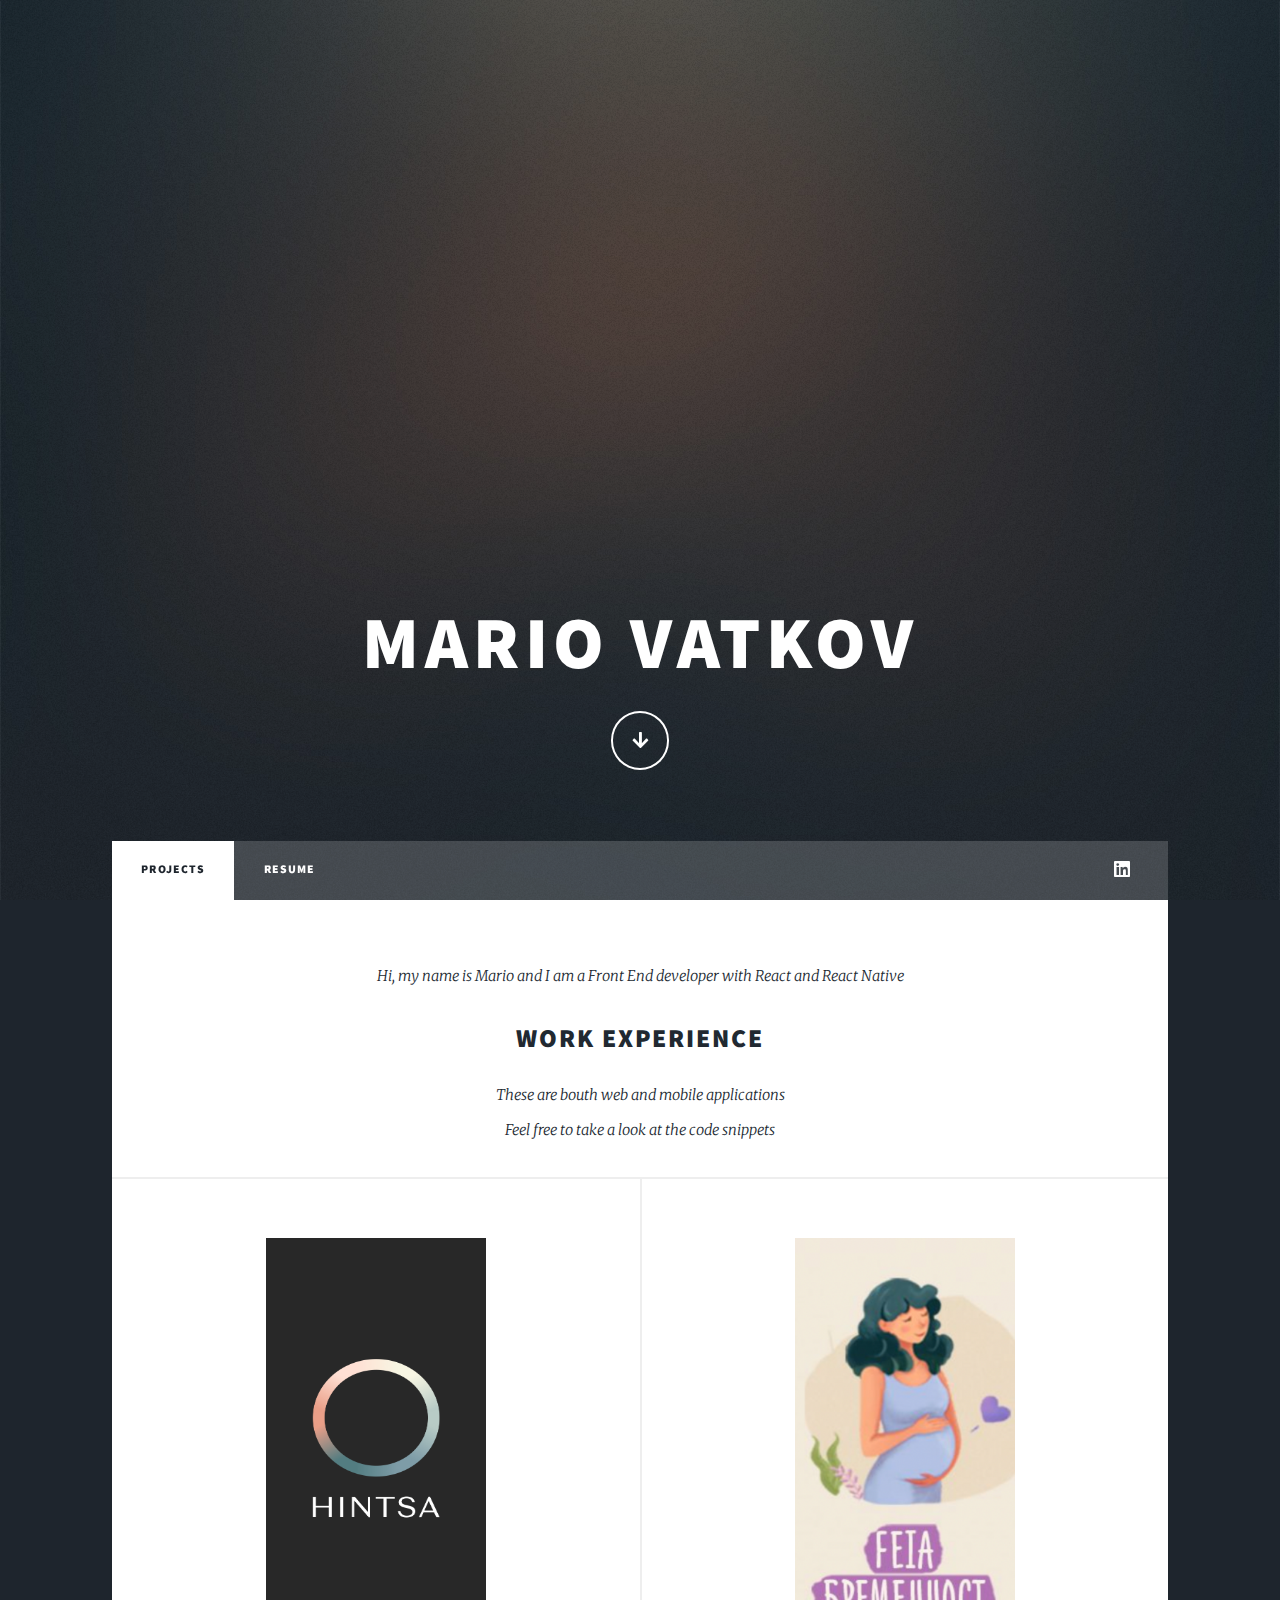
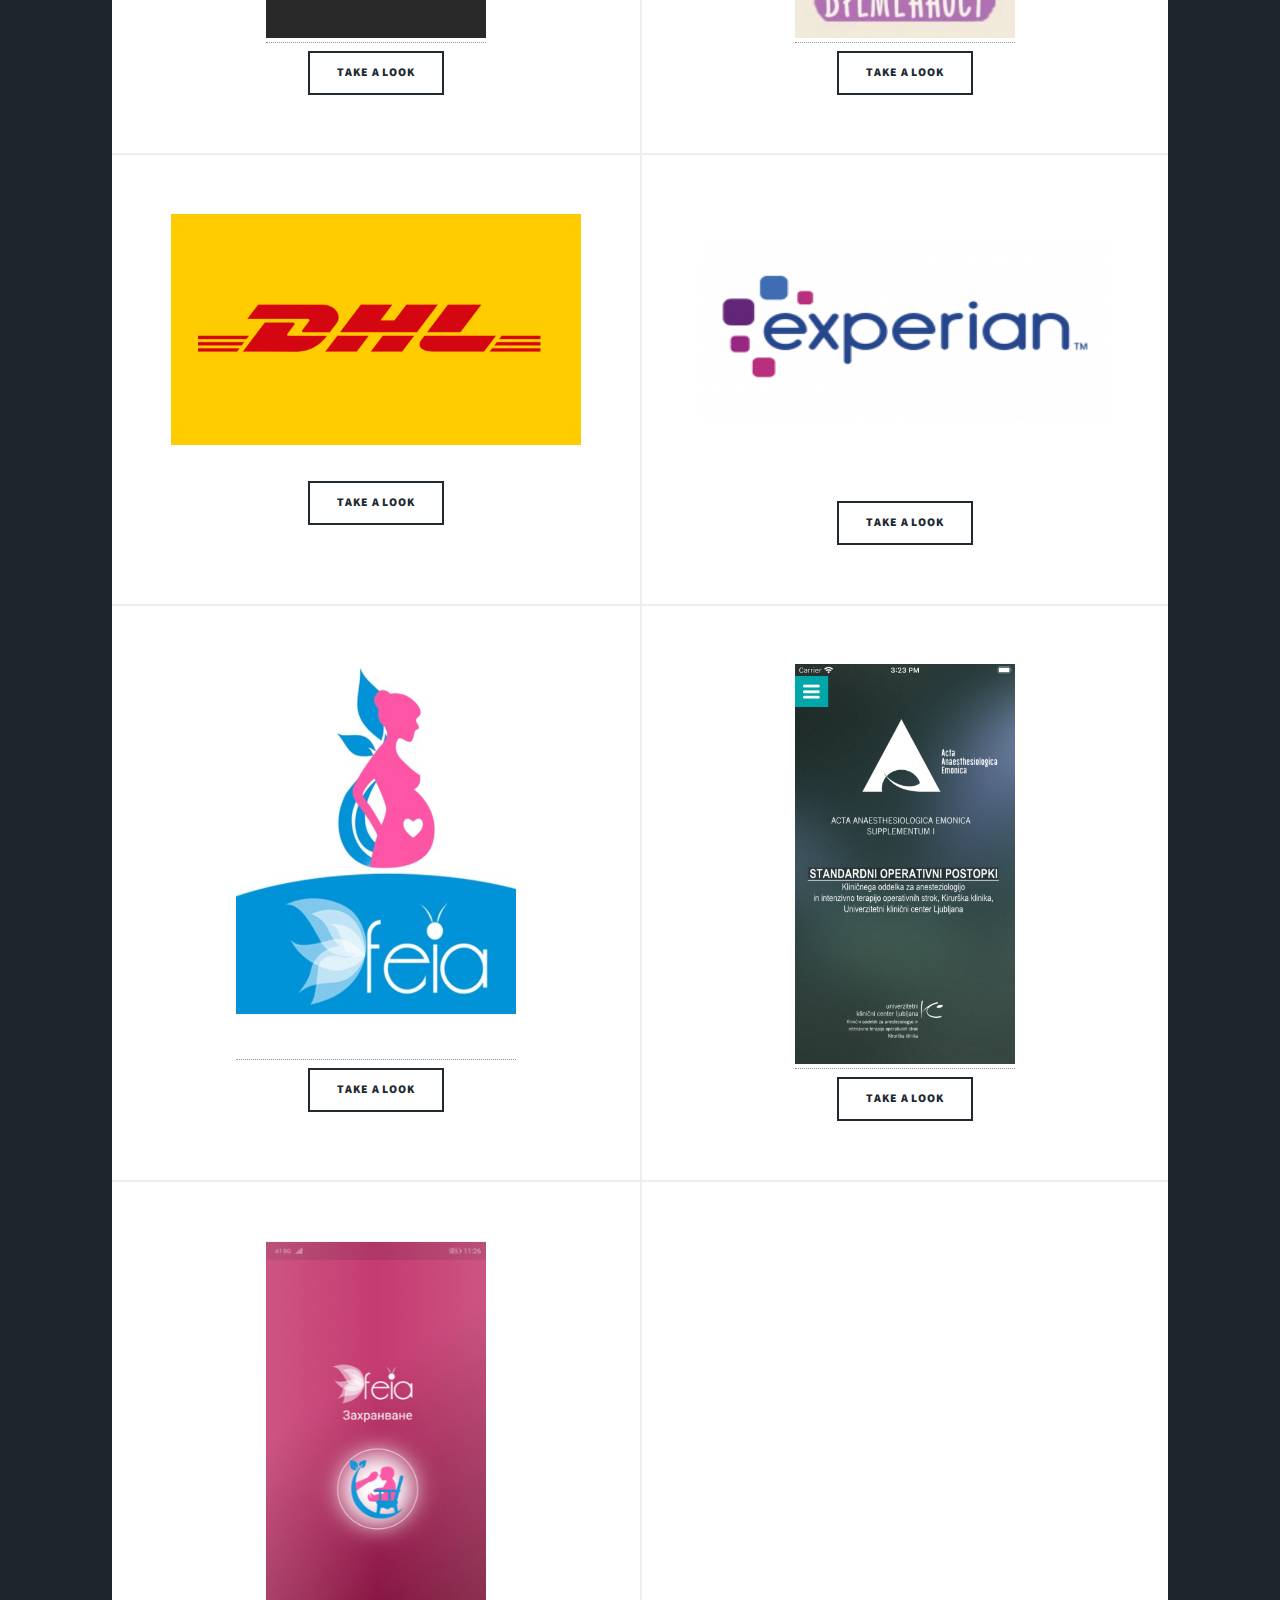
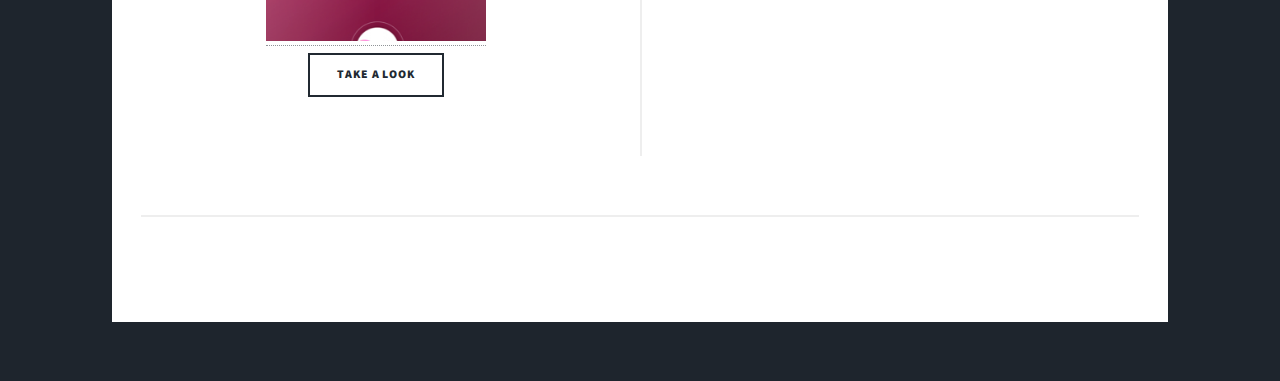
==== commit 5f1e4bc5: "fix: simplified the description" ====
--- a/index.html
+++ b/index.html
@@ -72,8 +72,6 @@
             </h2>
             <p>
               These are bouth web and mobile applications<br />
-              Some of them are currently available in the stores <br />
-              and others are still in production<br />
               Feel free to take a look at the code snippets <br />
             </p>
           </header>
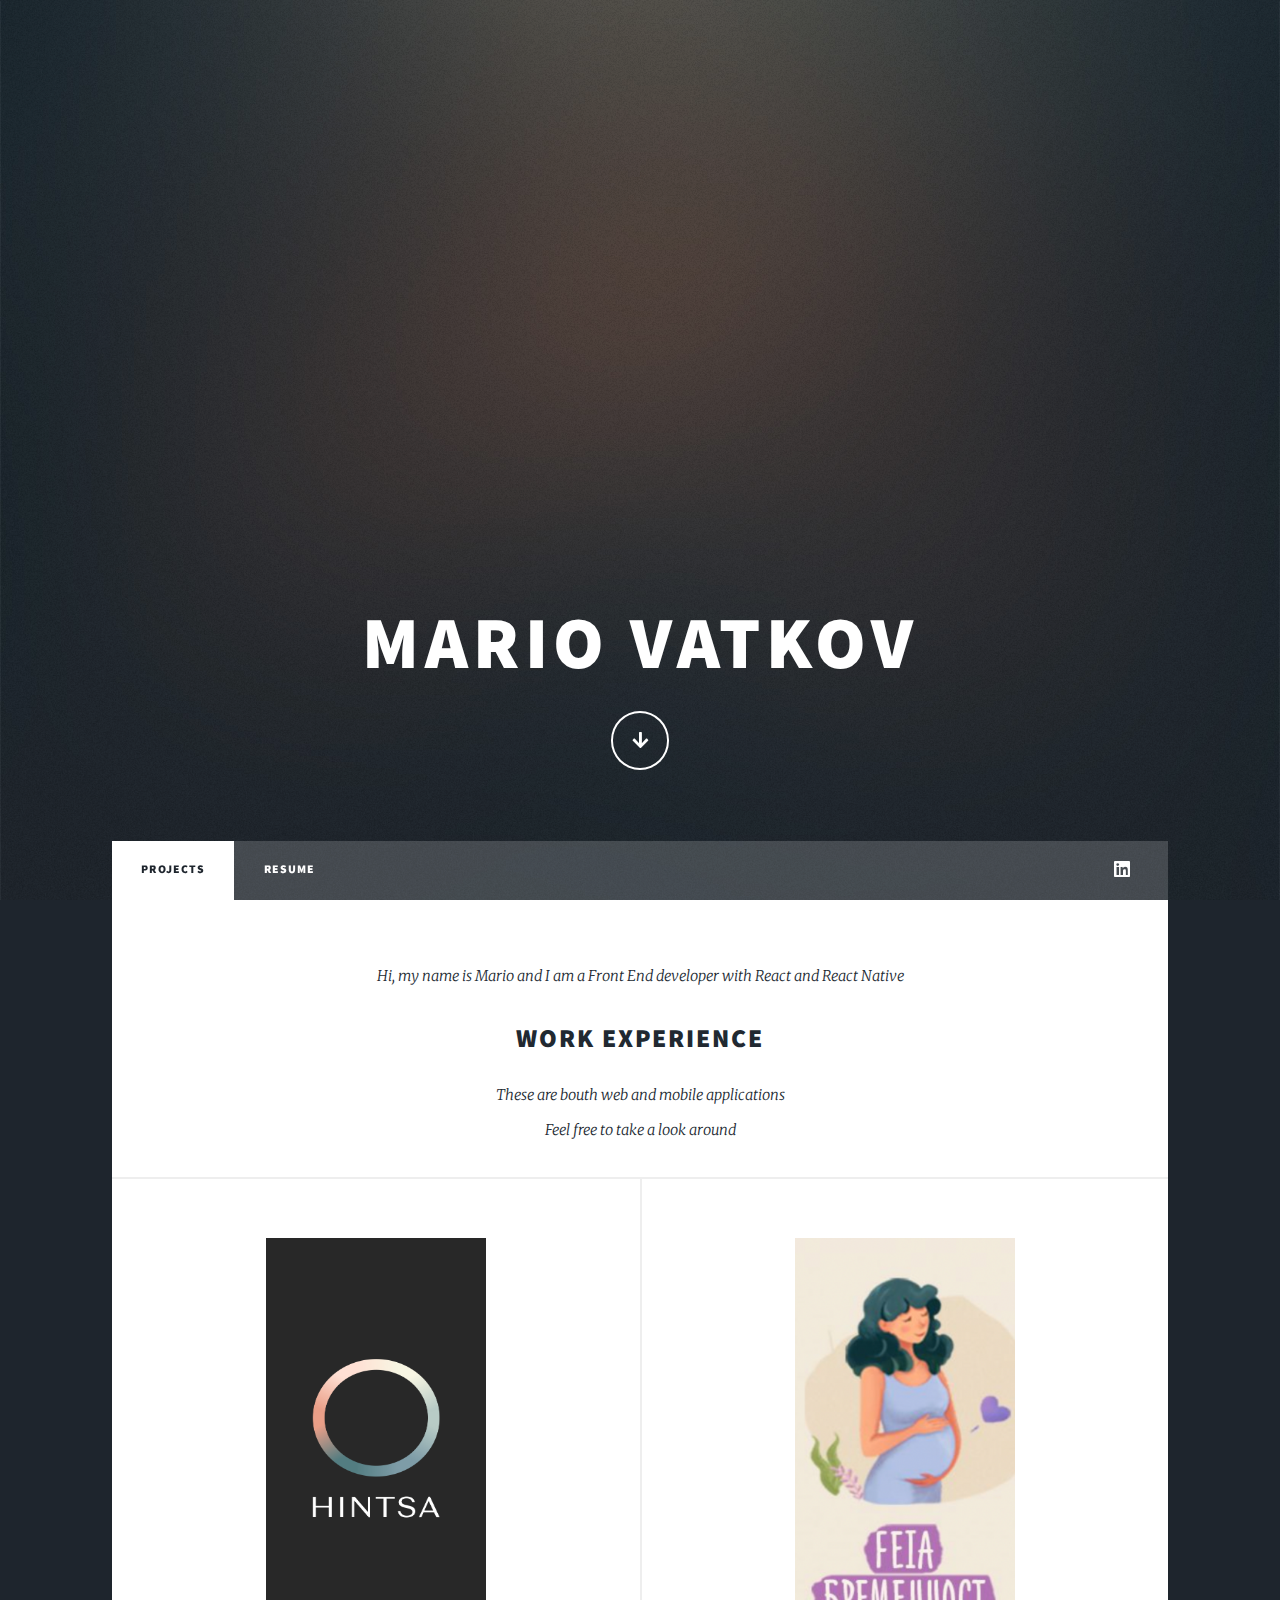
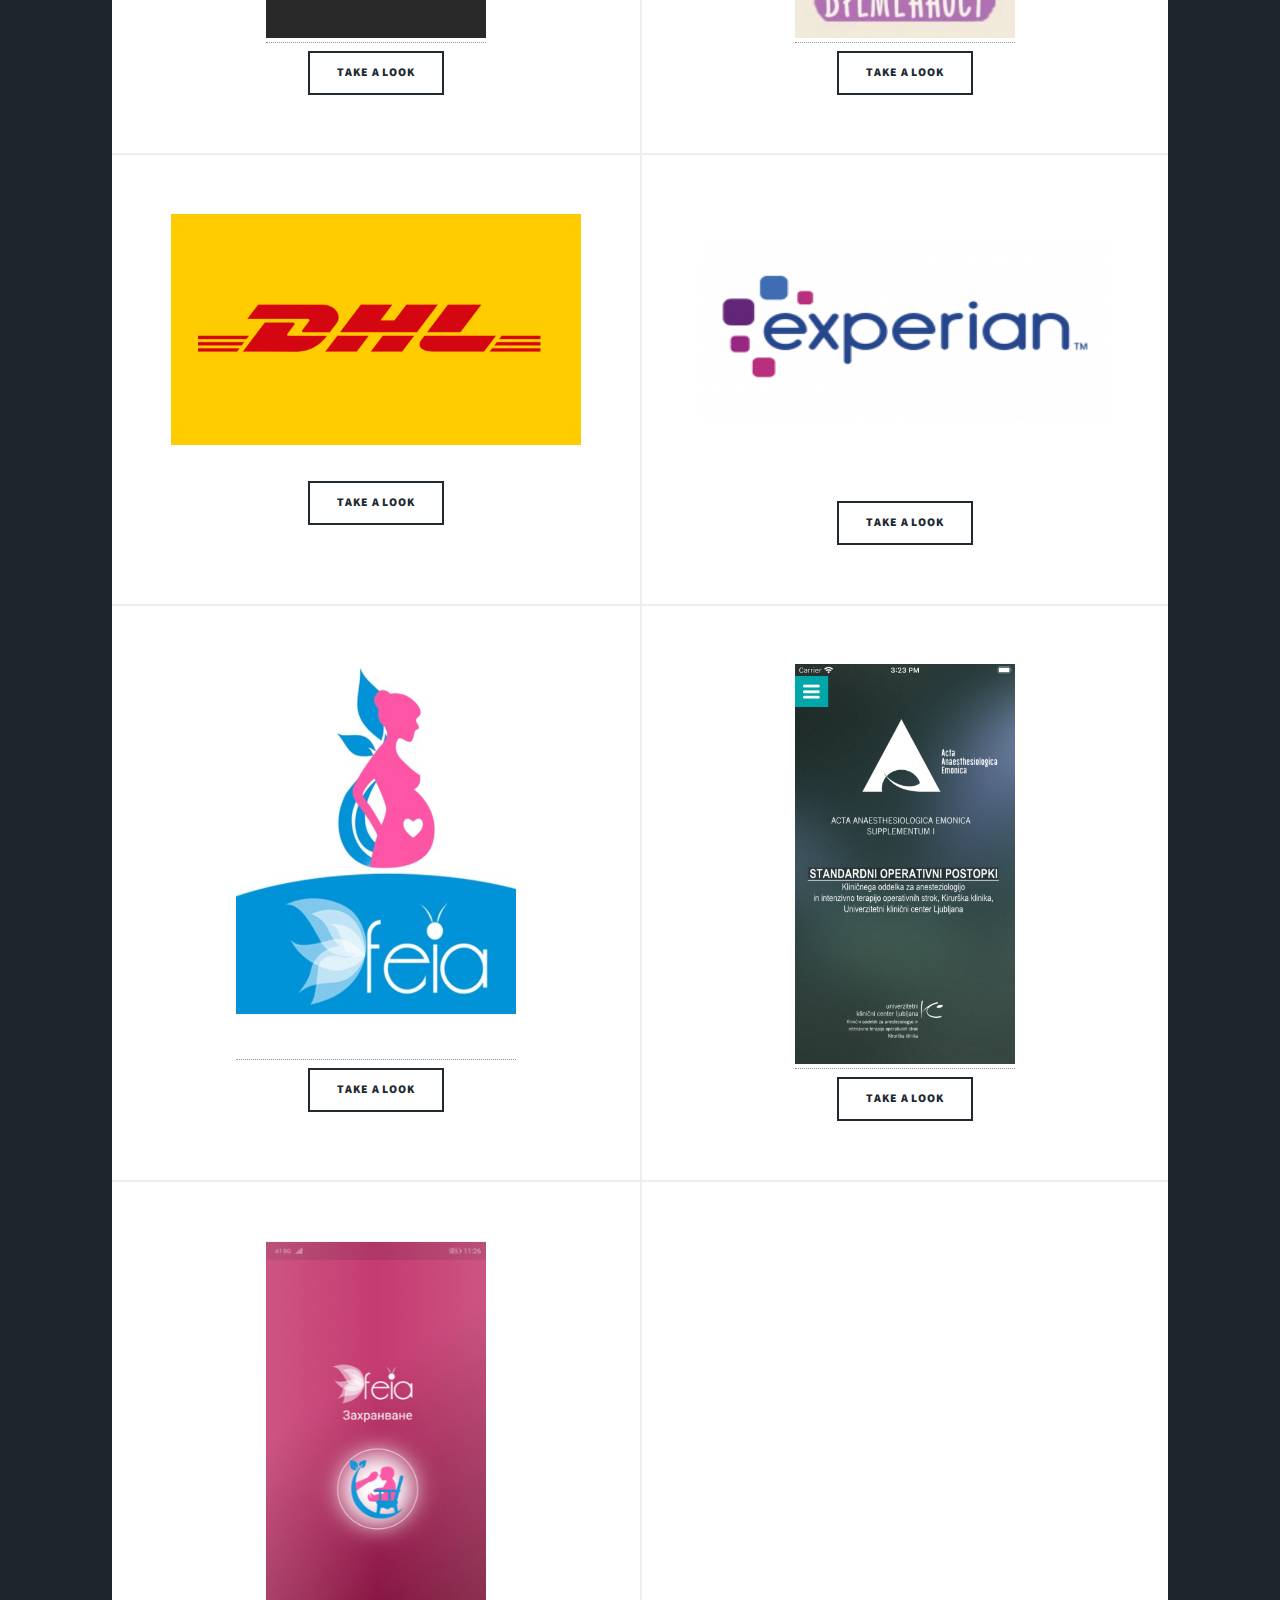
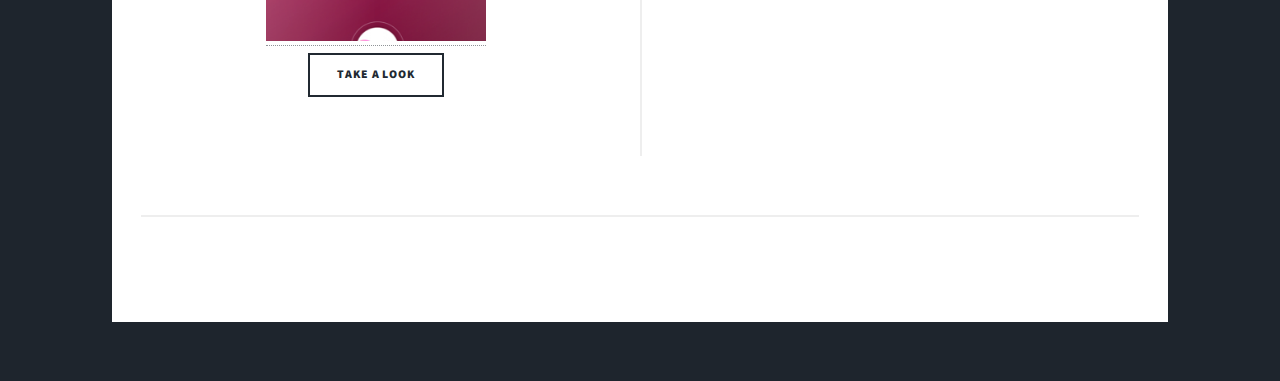
==== commit a22a26ed: "fix: simplified the description even further" ====
--- a/index.html
+++ b/index.html
@@ -72,7 +72,7 @@
             </h2>
             <p>
               These are bouth web and mobile applications<br />
-              Feel free to take a look at the code snippets <br />
+              Feel free to take a look around<br />
             </p>
           </header>
 
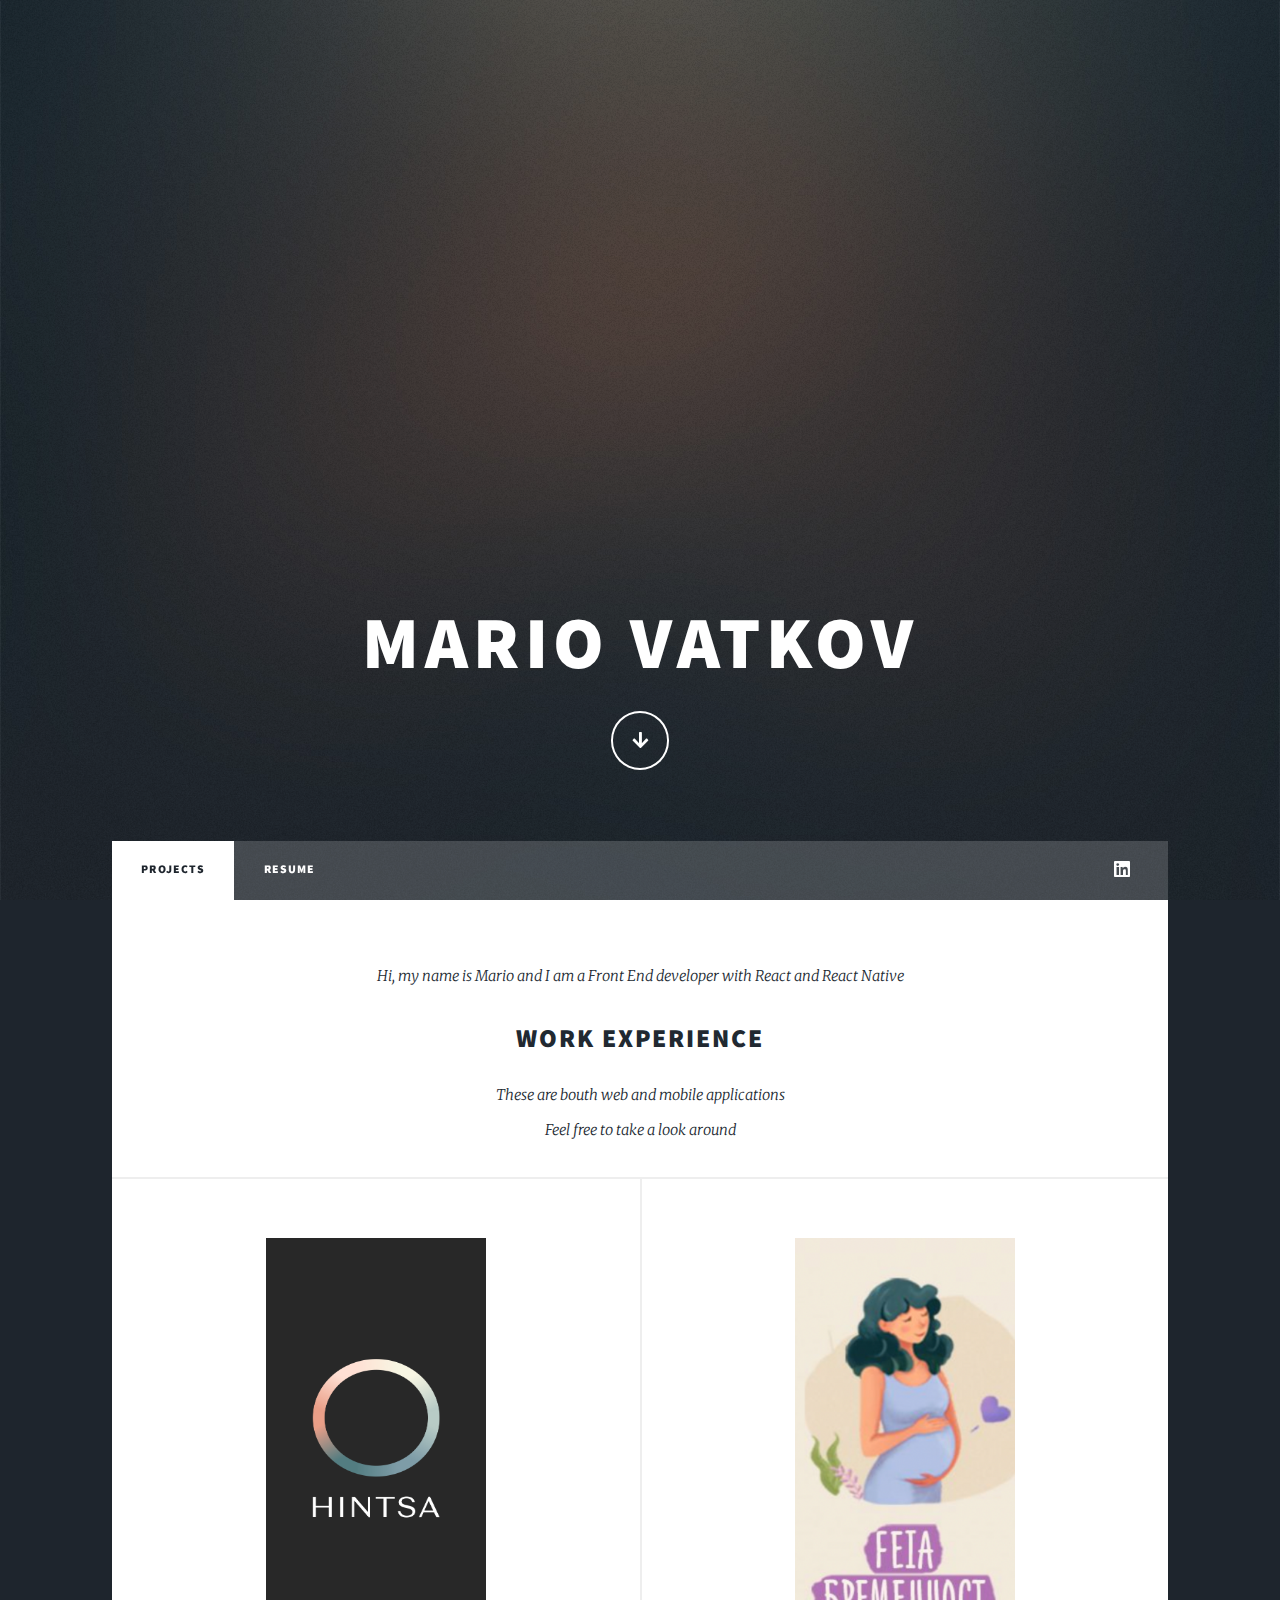
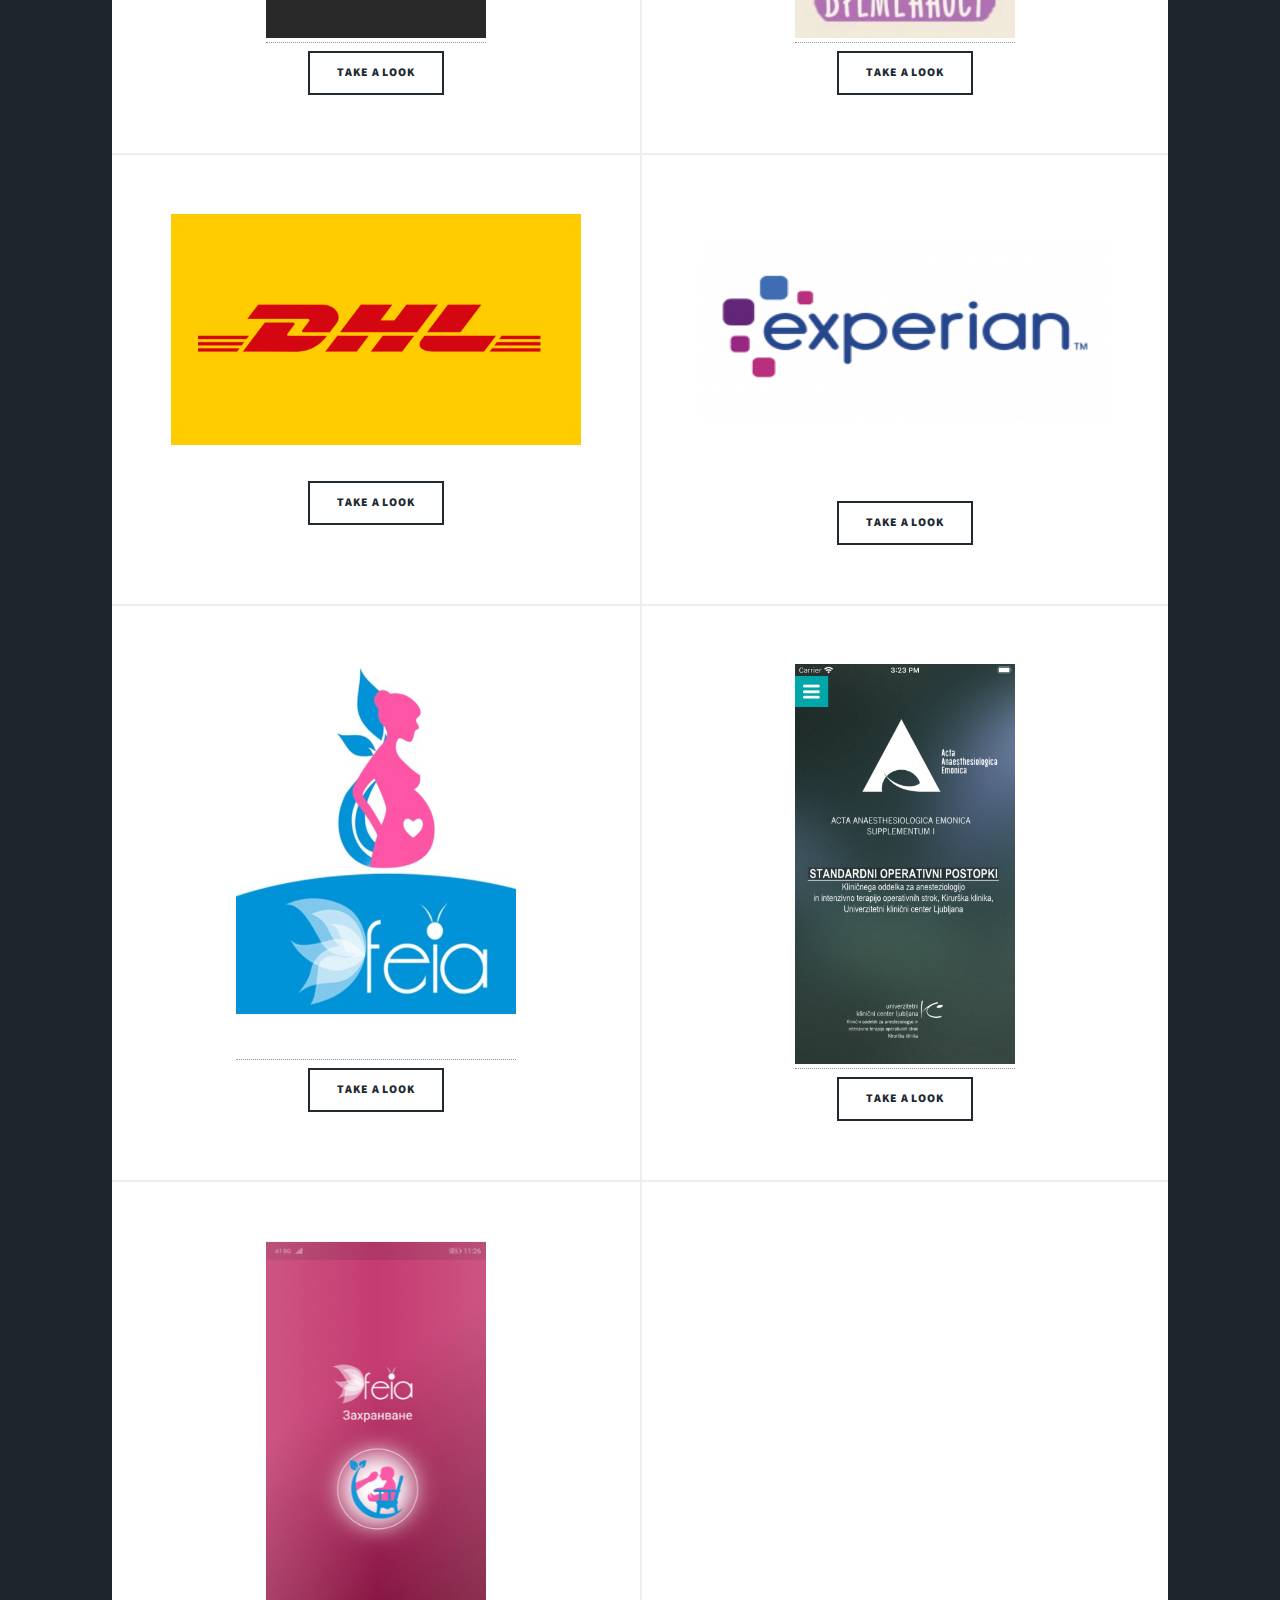
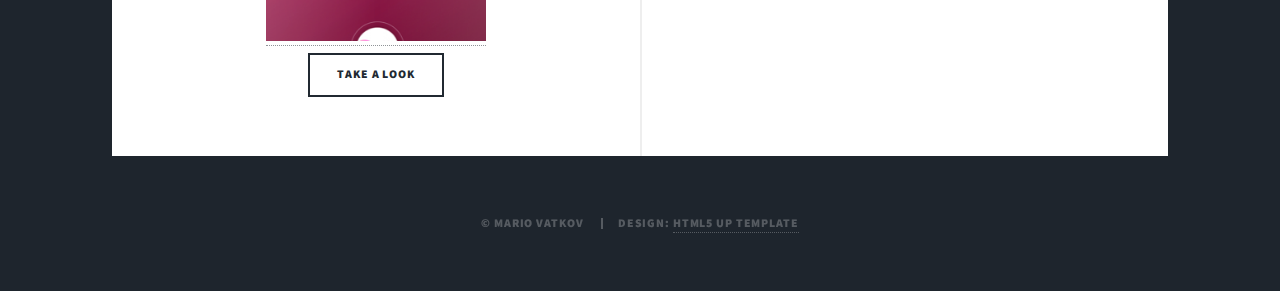
==== commit 80135c51: "fix: added missing div tag (the closing tag of the element) in index.html" ====
--- a/index.html
+++ b/index.html
@@ -155,12 +155,13 @@
           <article></article>
           
         </section>
+      </div>
 
       <!-- Copyright -->
       <div id="copyright">
         <ul>
           <li>&copy; Mario Vatkov</li>
-          <li>Design: <a href="https://html5up.net">HTML5 UP template</a></li>
+          <li>Design: <a href="https://html5up.net" target="_blank">HTML5 UP template</a></li>
         </ul>
       </div>
     </div>
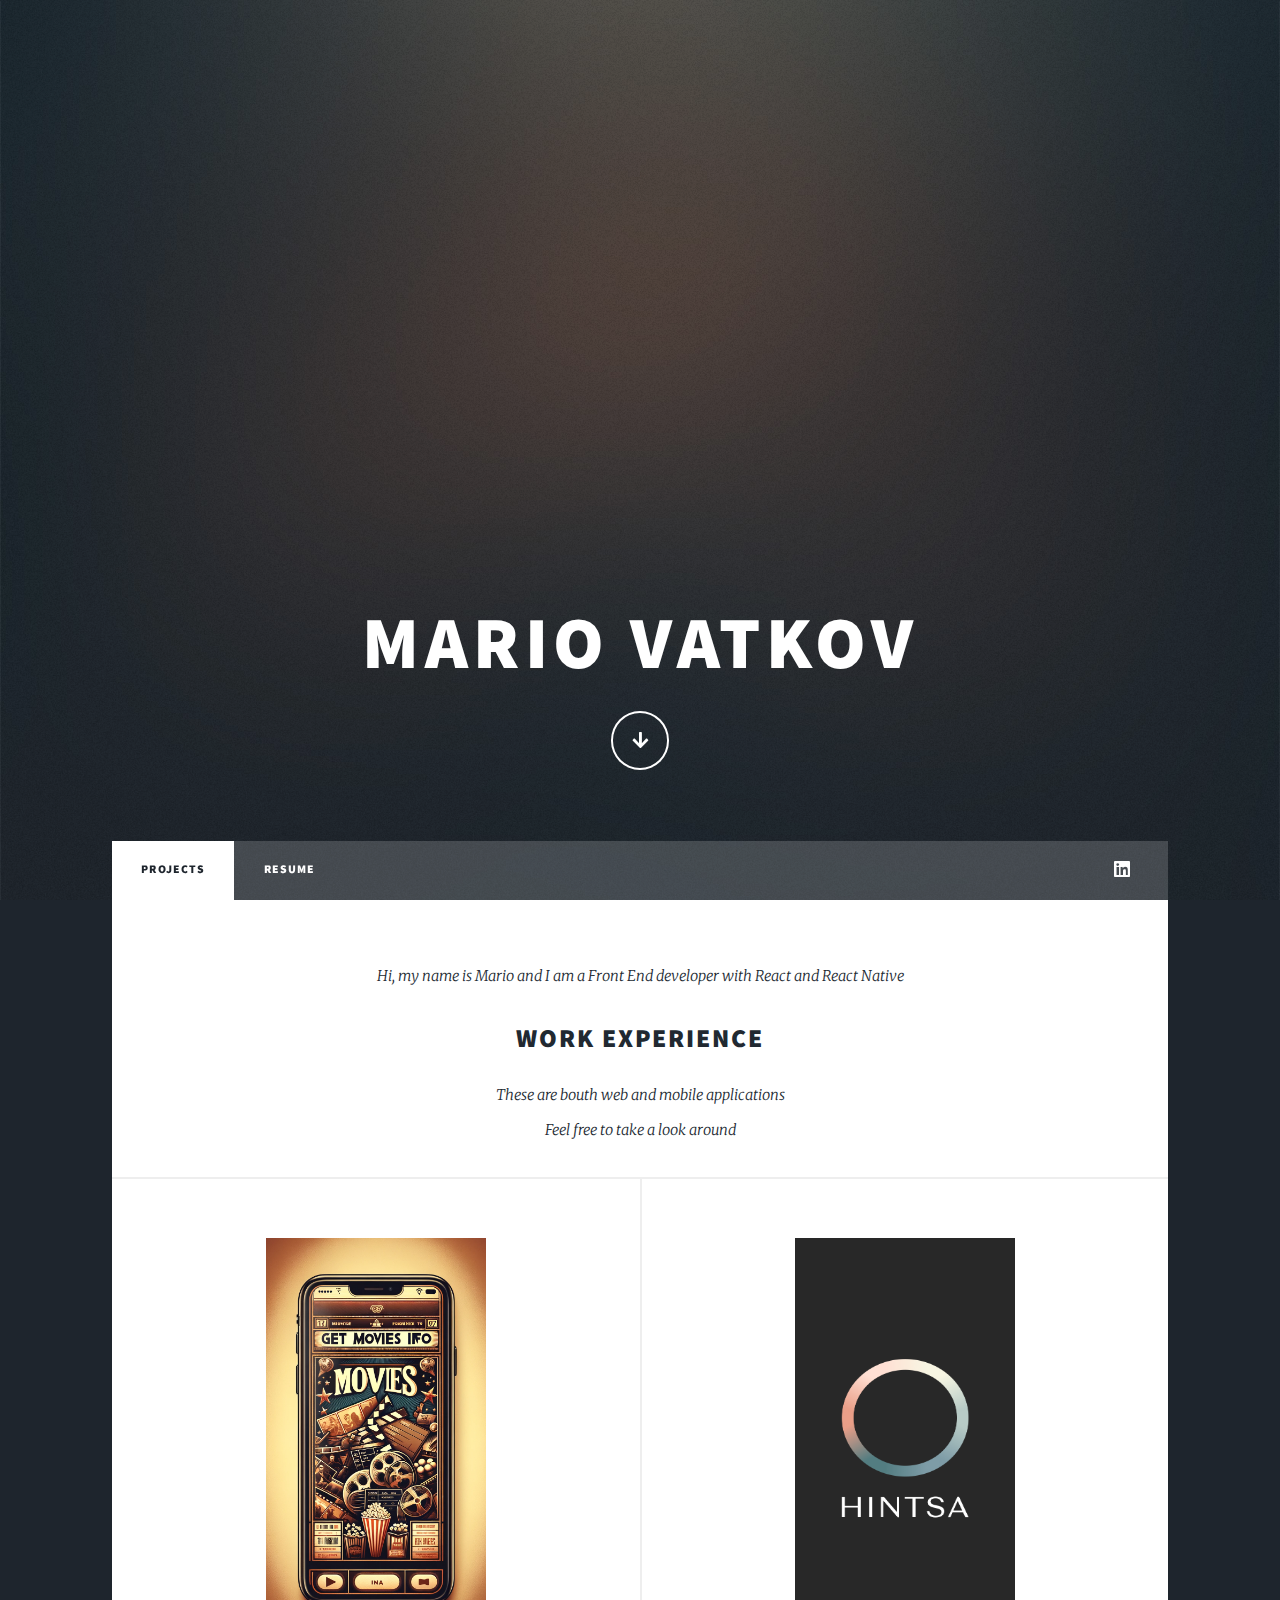
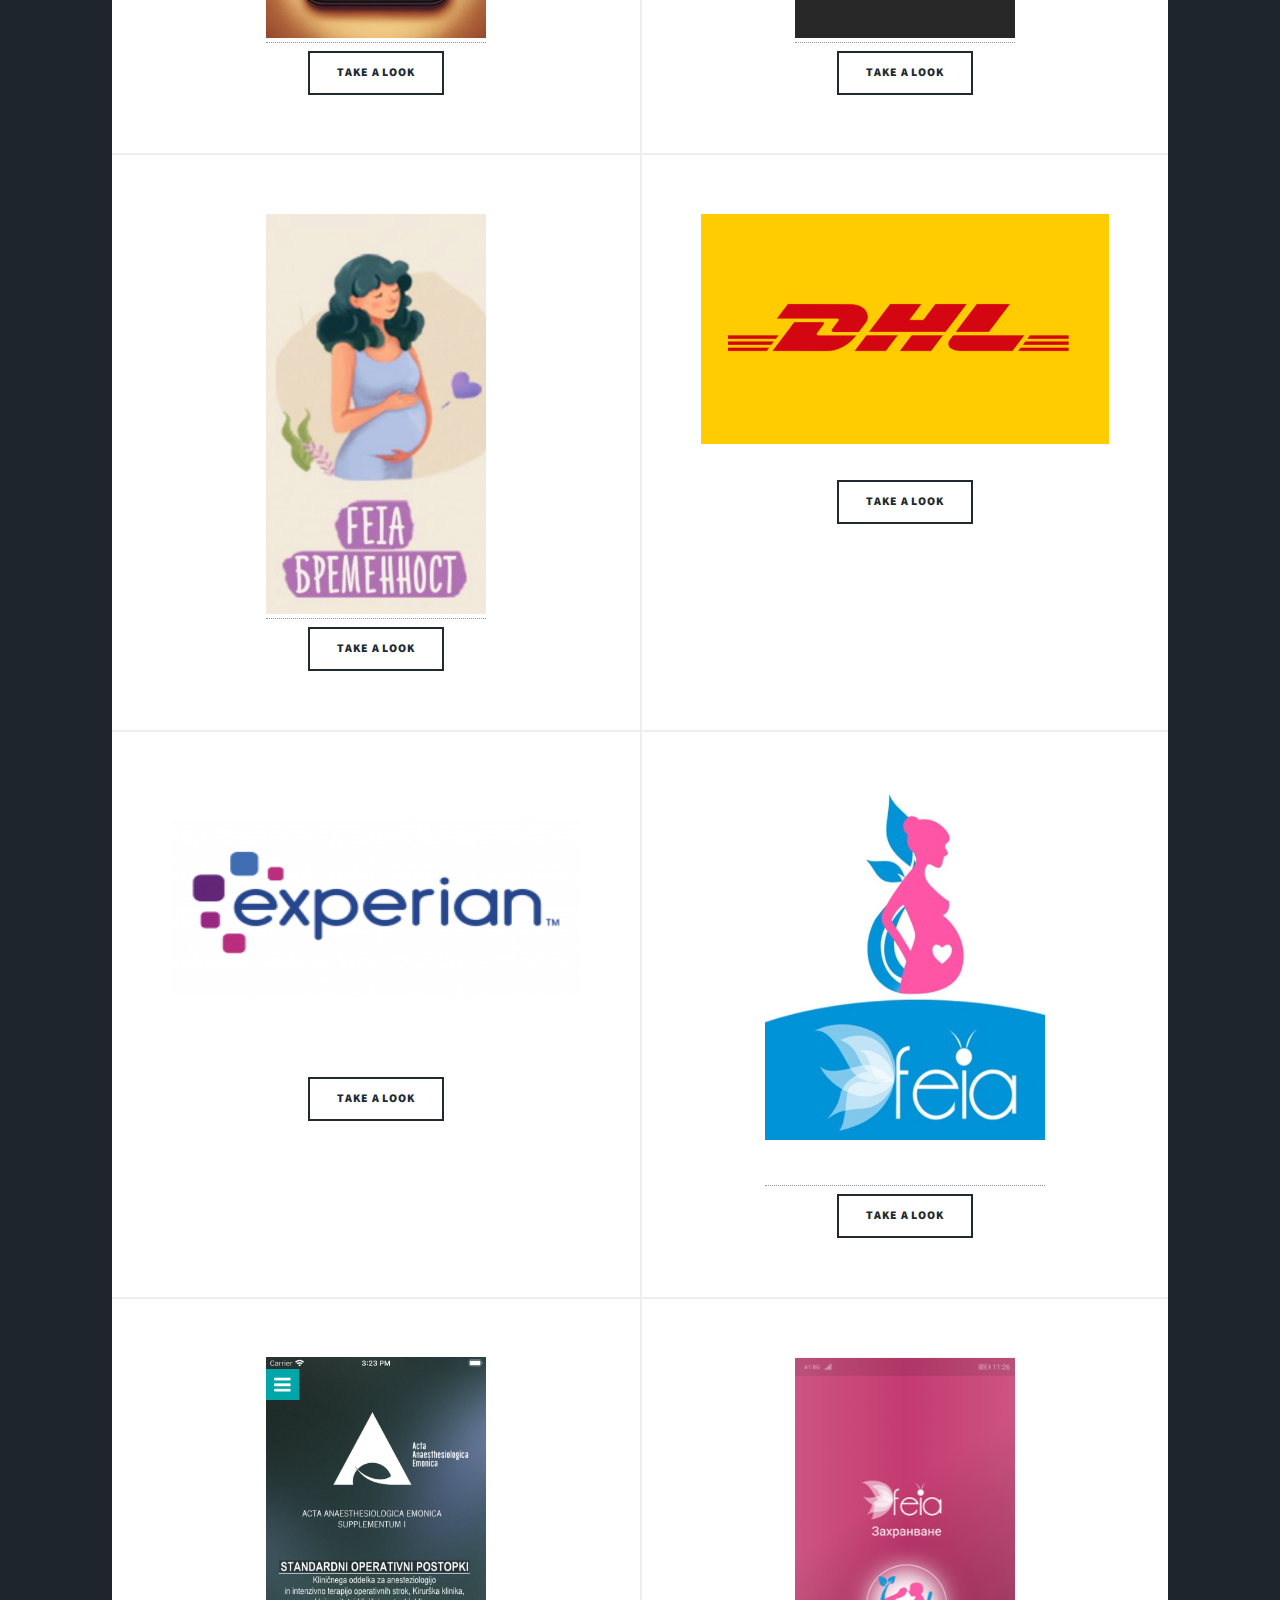
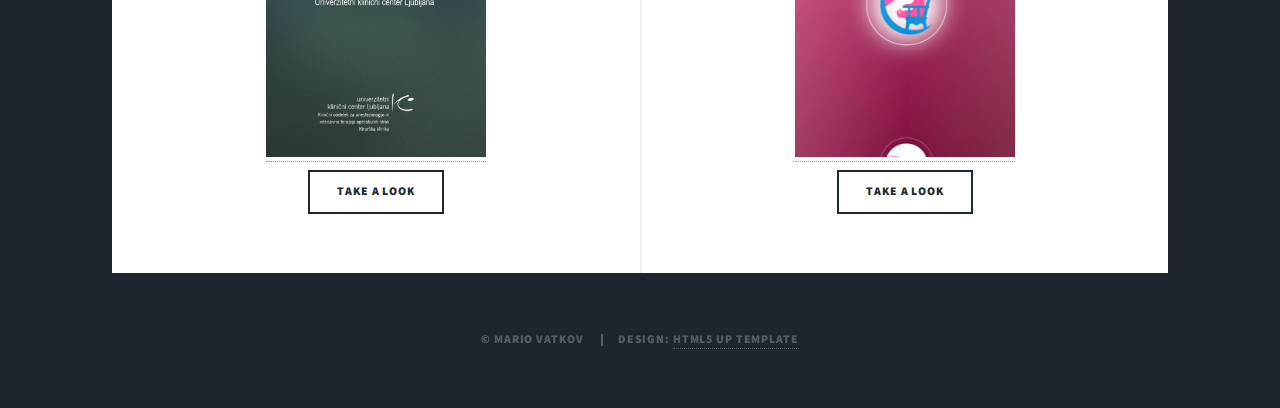
==== commit 408679ed: "feat: added a new item in the portfolio - Get Movies Info (demo app)" ====
--- a/index.html
+++ b/index.html
@@ -63,97 +63,137 @@
       <!-- Main -->
       <div id="main">
         <header class="major">
-            <p>
-              Hi, my name is Mario and I am a Front End developer with React and
-              React Native
-            </p>
-            <h2>
-              <a>Work Experience</a>
-            </h2>
-            <p>
-              These are bouth web and mobile applications<br />
-              Feel free to take a look around<br />
-            </p>
-          </header>
+          <p>
+            Hi, my name is Mario and I am a Front End developer with React and
+            React Native
+          </p>
+          <h2>
+            <a>Work Experience</a>
+          </h2>
+          <p>
+            These are bouth web and mobile applications<br />
+            Feel free to take a look around<br />
+          </p>
+        </header>
 
         <!-- Featured Post -->
-        
 
         <!-- Posts -->
         <section class="posts">
-          <article style="justify-content: center; align-items: center;">
-            <a href="Hintsa.html" 
-              ><img src="images/hintsa-splash.png" alt="" width="220" height="400"
-            /></a>
-            
+          <article style="justify-content: center; align-items: center">
+            <a href="Get-Movie-Info.html"
+              ><img
+                src="images/get-movies-splash.png"
+                alt=""
+                width="220"
+                height="400"
+            /></a>
+
+            <ul class="actions special">
+              <li>
+                <a href="Get-Movie-Info.html" class="button">Take a look</a>
+              </li>
+            </ul>
+          </article>
+
+          <article style="justify-content: center; align-items: center">
+            <a href="Hintsa.html"
+              ><img
+                src="images/hintsa-splash.png"
+                alt=""
+                width="220"
+                height="400"
+            /></a>
+
             <ul class="actions special">
               <li><a href="Hintsa.html" class="button">Take a look</a></li>
             </ul>
           </article>
 
           <article>
-            <a href="FeiaPregnancyTwo.html" 
-              ><img  src="images/feia-logo-two.png" alt="" width="220" height="400"
-            /></a>
-            
+            <a href="FeiaPregnancyTwo.html"
+              ><img
+                src="images/feia-logo-two.png"
+                alt=""
+                width="220"
+                height="400"
+            /></a>
+
             <ul class="actions special">
               <li>
                 <a href="FeiaPregnancyTwo.html" class="button">Take a look</a>
               </li>
             </ul>
           </article>
-            
+
           <article>
             <a href="DHL.html" class="image fit"
               ><img src="images/DHL-logo.png" alt=""
             /></a>
-            
+
             <ul class="actions special">
               <li><a href="DHL.html" class="button">Take a look</a></li>
             </ul>
           </article>
-          <article style="justify-content: center; align-items: center;">
+          <article style="justify-content: center; align-items: center">
             <a href="experian.html" class="image fit"
-              ><img style="margin-bottom: 5%;" src="images/experian.png" alt="" width="280" height="230"
-            /></a>
-            
+              ><img
+                style="margin-bottom: 5%"
+                src="images/experian.png"
+                alt=""
+                width="280"
+                height="230"
+            /></a>
+
             <ul class="actions special">
               <li><a href="experian.html" class="button">Take a look</a></li>
             </ul>
           </article>
-          <article style="justify-content: center; align-items: center;">
+          <article style="justify-content: center; align-items: center">
             <a href="FeiaPregnancy.html"
-              ><img style="margin-bottom: 10%;" src="images/feia-logo.png" alt="" width="280" height="350"
-            /></a>
-            
+              ><img
+                style="margin-bottom: 10%"
+                src="images/feia-logo.png"
+                alt=""
+                width="280"
+                height="350"
+            /></a>
+
             <ul class="actions special">
               <li>
                 <a href="FeiaPregnancy.html" class="button">Take a look</a>
               </li>
             </ul>
           </article>
-          <article style="justify-content: center; align-items: center;">
-            <a href="anesthesia.html" 
-              ><img src="images/anesthesia-start-screen.png" alt="" width="220" height="400"
-            /></a>
-            
+          <article style="justify-content: center; align-items: center">
+            <a href="anesthesia.html"
+              ><img
+                src="images/anesthesia-start-screen.png"
+                alt=""
+                width="220"
+                height="400"
+            /></a>
+
             <ul class="actions special">
               <li><a href="anesthesia.html" class="button">Take a look</a></li>
             </ul>
           </article>
           <article>
-            <a href="weaning.html" 
-              ><img src="images/feia-weaning.png" alt="" width="220" height="400"
-            /></a>
-            
+            <a href="weaning.html"
+              ><img
+                src="images/feia-weaning.png"
+                alt=""
+                width="220"
+                height="400"
+            /></a>
+
             <ul class="actions special">
               <li><a href="weaning.html" class="button">Take a look</a></li>
             </ul>
           </article>
 
-          <!-- Ghost article (to make them 8 in total and prevent breaking the styles) -->
-          <article></article>
-          
+          <!-- Ghost article (to make them even number in total and prevent breaking the styles) -->
+          <!-- <article></article> -->
         </section>
       </div>
 
@@ -161,7 +201,10 @@
       <div id="copyright">
         <ul>
           <li>&copy; Mario Vatkov</li>
-          <li>Design: <a href="https://html5up.net" target="_blank">HTML5 UP template</a></li>
+          <li>
+            Design:
+            <a href="https://html5up.net" target="_blank">HTML5 UP template</a>
+          </li>
         </ul>
       </div>
     </div>
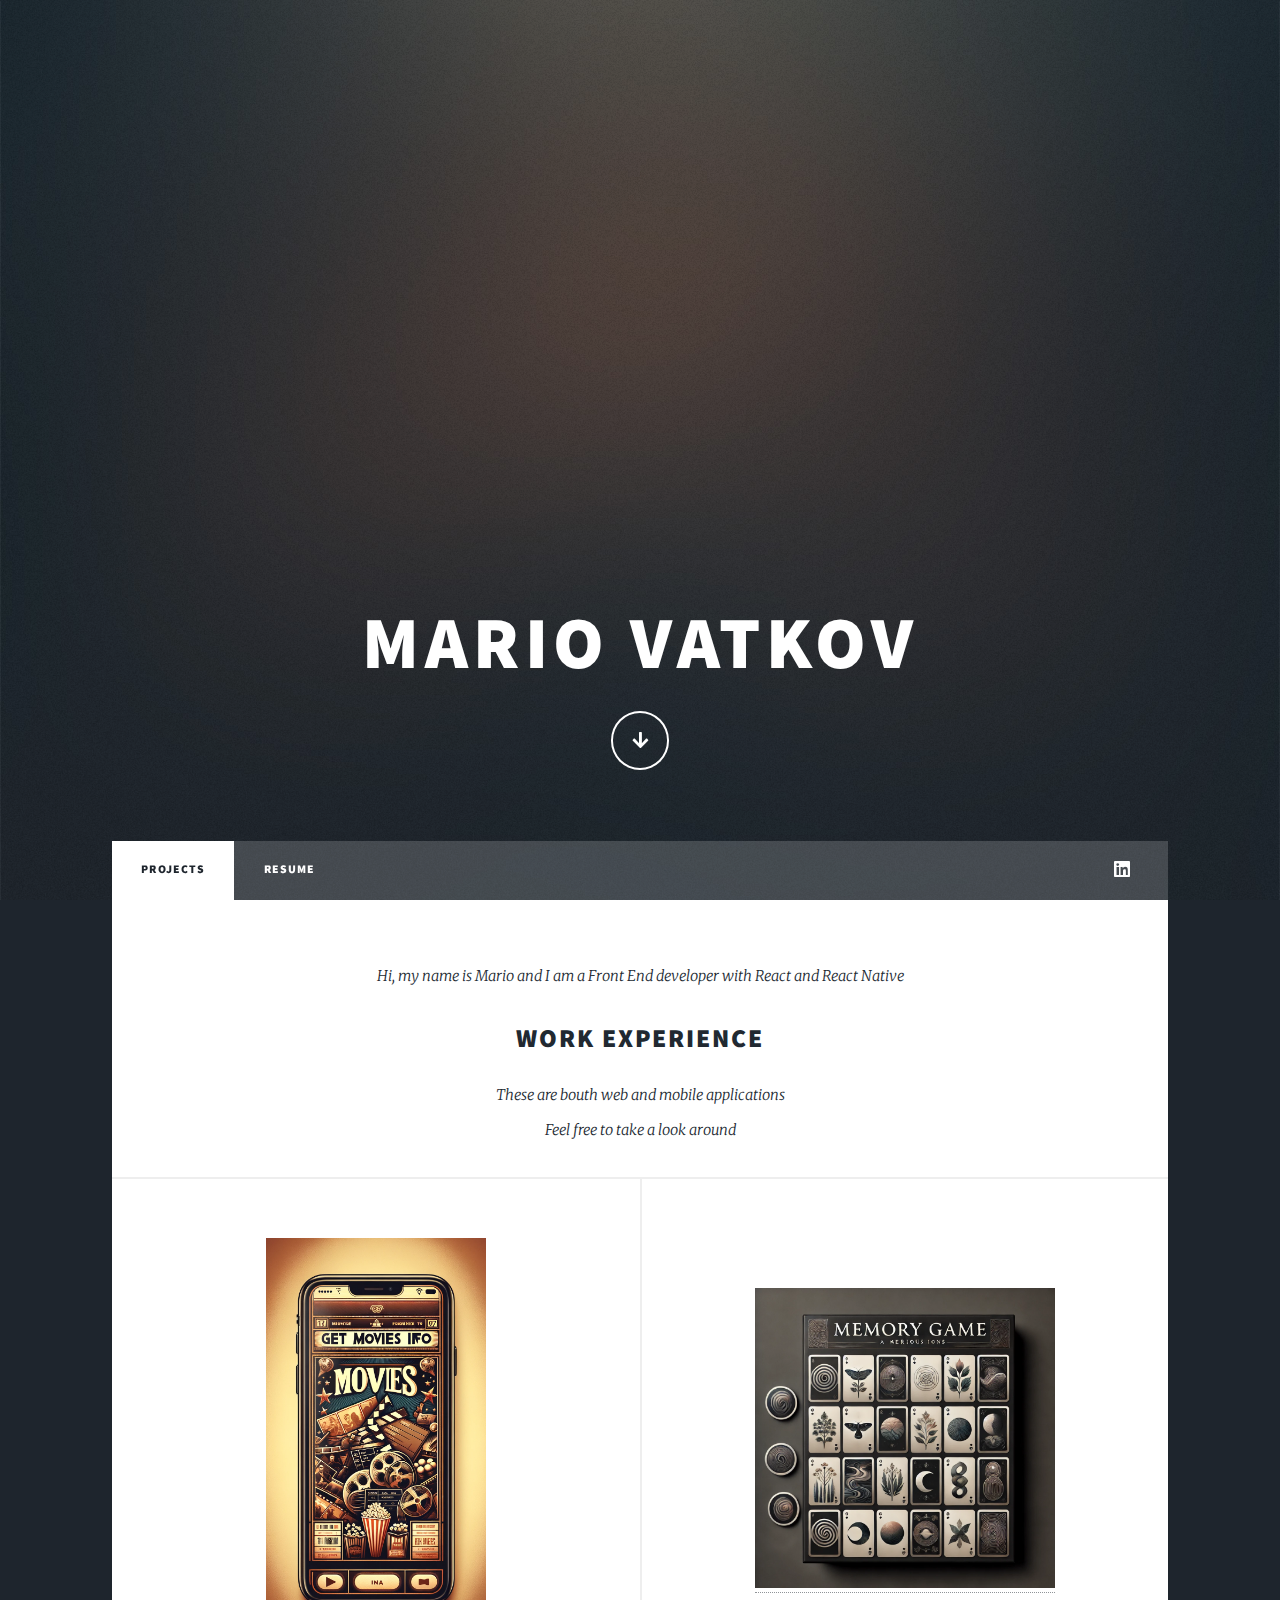
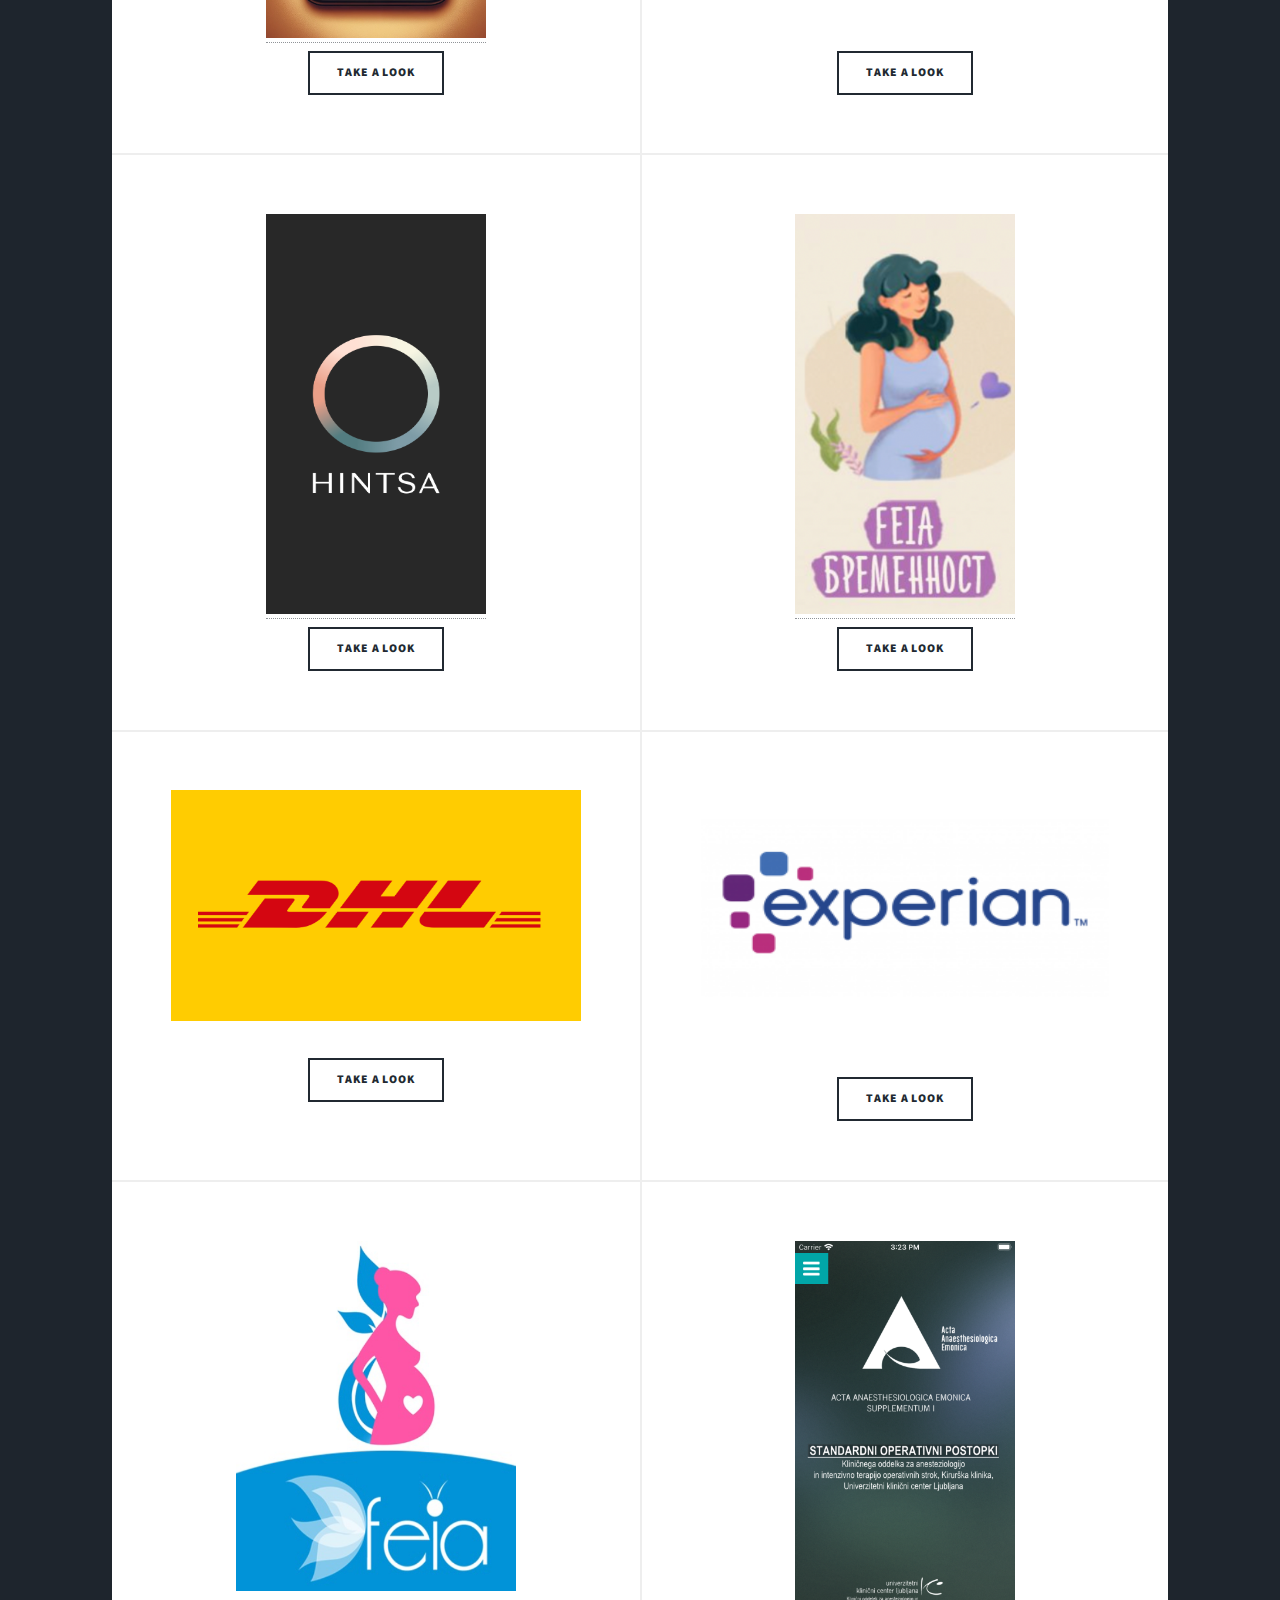
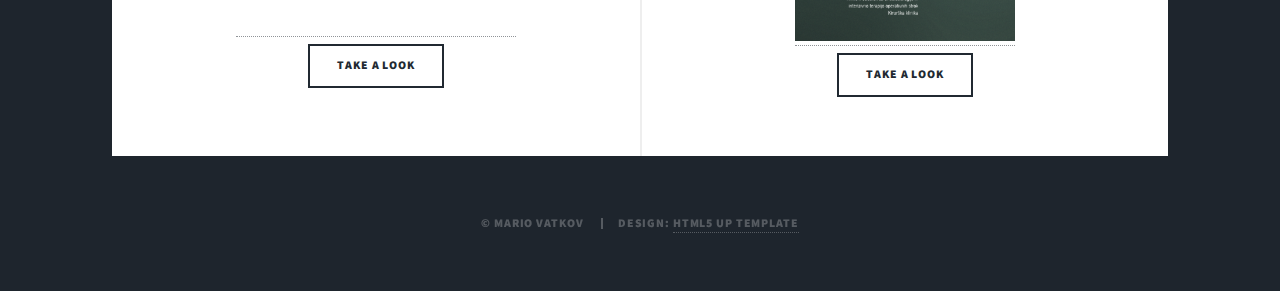
==== commit a7f6df21: "feat: added Memory Game section and removed Weaning section" ====
--- a/index.html
+++ b/index.html
@@ -97,6 +97,28 @@
           </article>
 
           <article style="justify-content: center; align-items: center">
+            <a href="Memory-Game.html"
+              ><img
+                src="images/memory-game.png"
+                alt=""
+                width="300"
+                height="300"
+                style="margin-top: 50px"
+            /></a>
+
+            <ul class="actions special">
+              <li>
+                <a
+                  href="Memory-Game.html"
+                  class="button"
+                  style="margin-top: 50px"
+                  >Take a look</a
+                >
+              </li>
+            </ul>
+          </article>
+
+          <article style="justify-content: center; align-items: center">
             <a href="Hintsa.html"
               ><img
                 src="images/hintsa-splash.png"
@@ -176,19 +198,6 @@
 
             <ul class="actions special">
               <li><a href="anesthesia.html" class="button">Take a look</a></li>
-            </ul>
-          </article>
-          <article>
-            <a href="weaning.html"
-              ><img
-                src="images/feia-weaning.png"
-                alt=""
-                width="220"
-                height="400"
-            /></a>
-
-            <ul class="actions special">
-              <li><a href="weaning.html" class="button">Take a look</a></li>
             </ul>
           </article>
 
